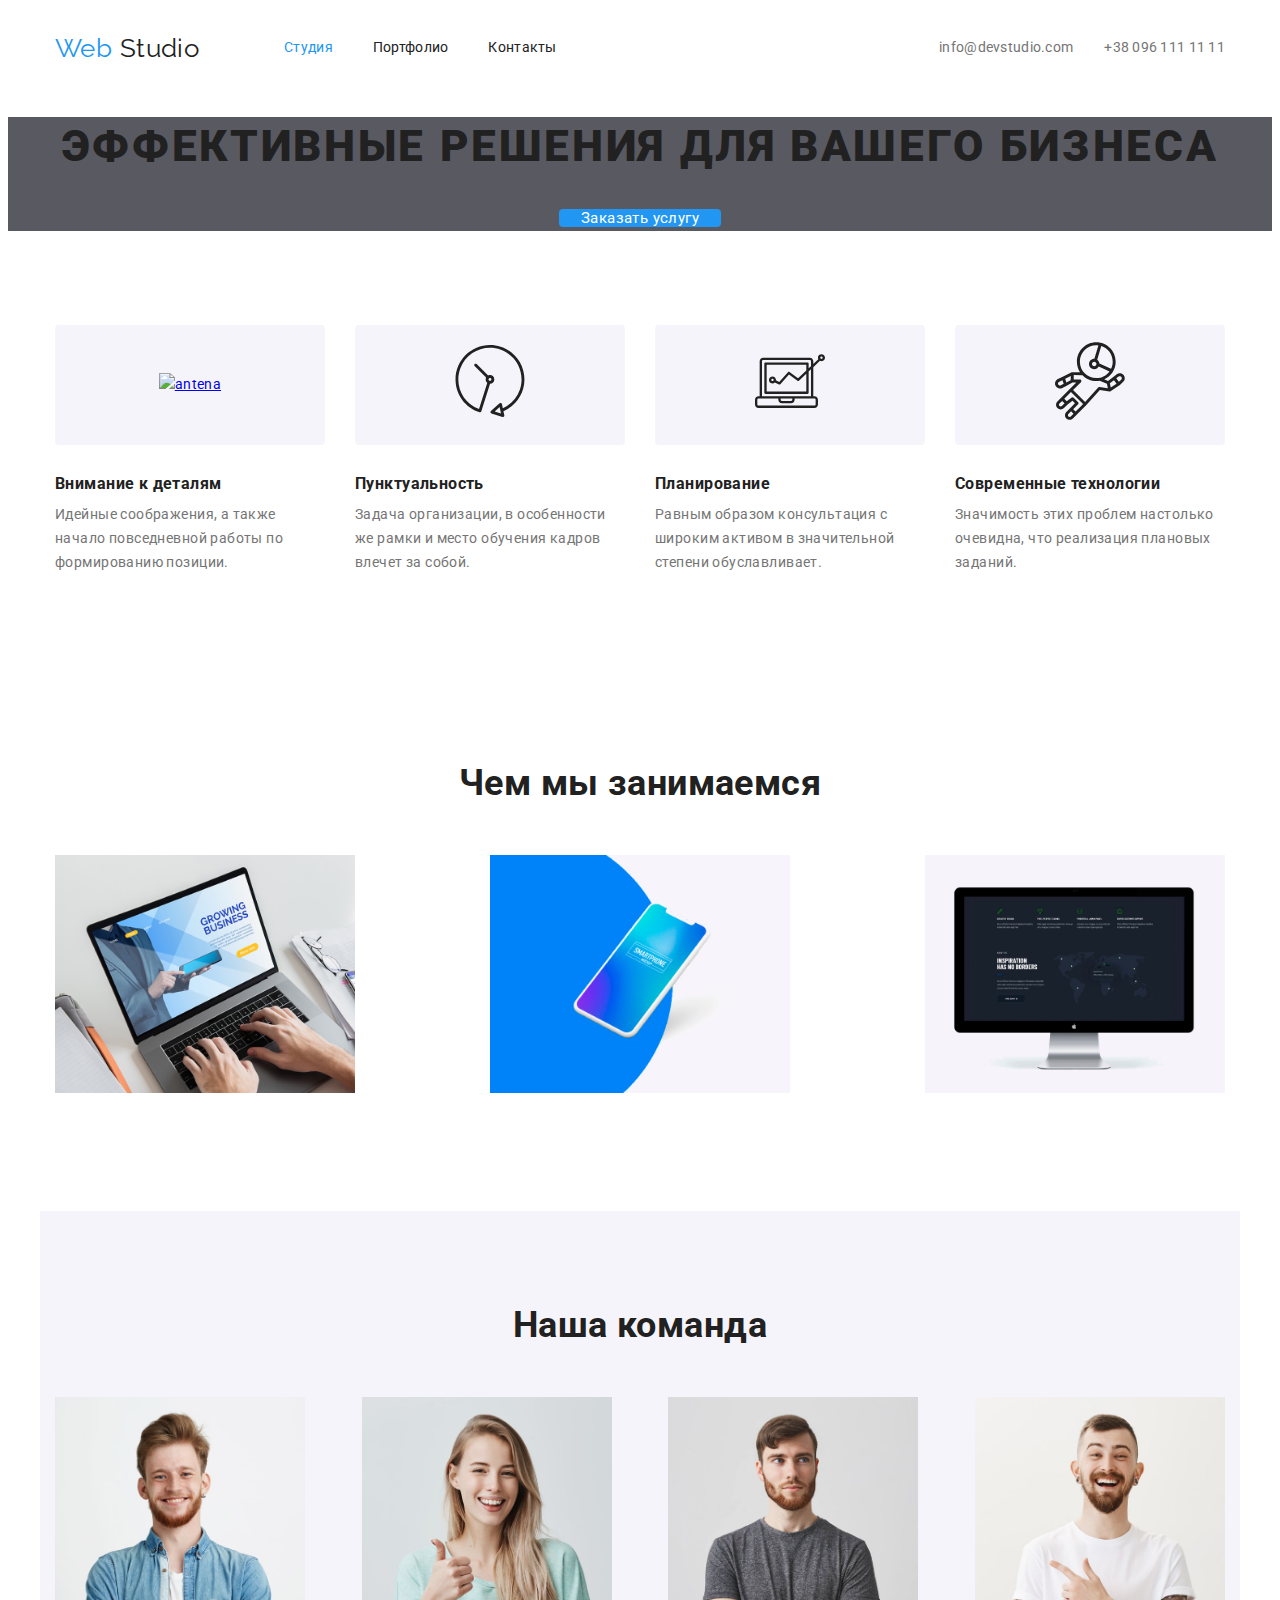
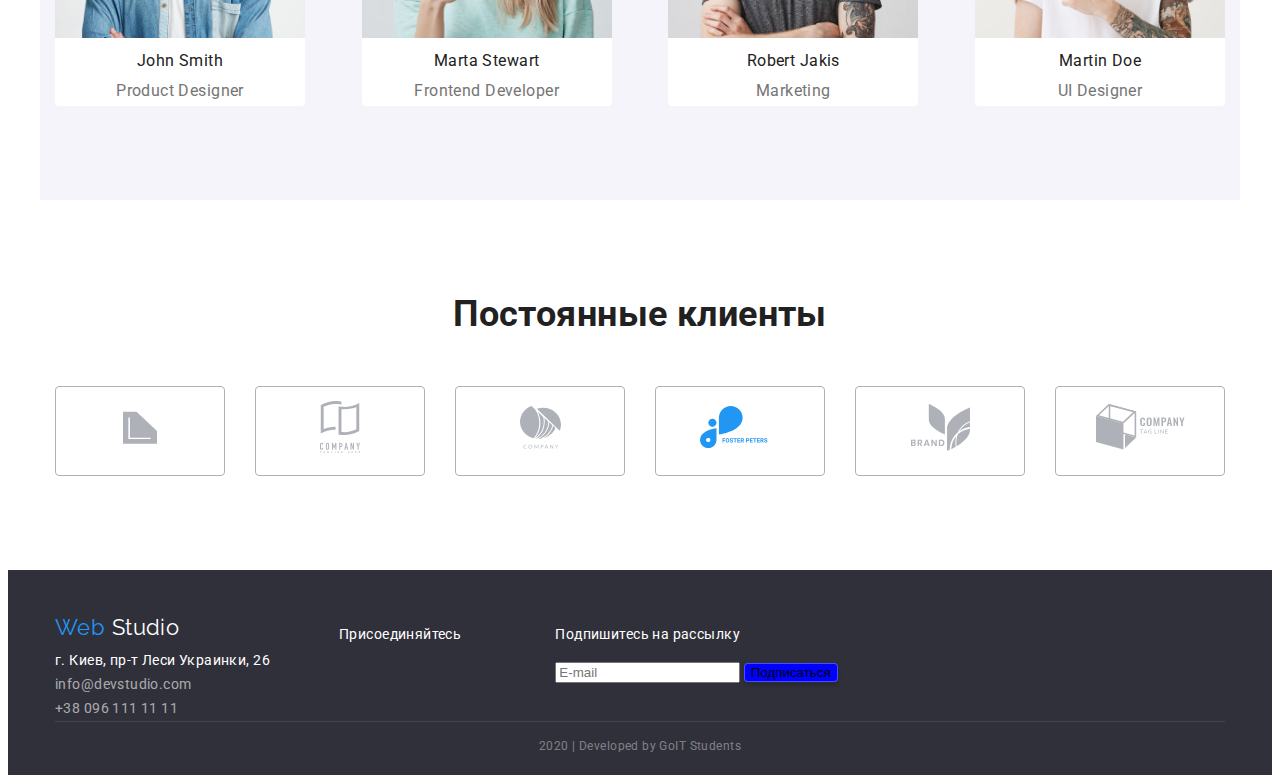
==== index.html @ bd960029 "#1 cloned" ====
<!DOCTYPE html>
<html lang="ru">

<head>
    <meta charset="UTF-8" />
    <meta name="viewport" content="width=device-width, initial-scale=1.0" />
    <title>Document</title>
    <link rel="stylesheet" href="./css/normalize.css" />
    <link rel="stylesheet" href="./css/styles.css" />
    <link rel="stylesheet"
        href="https://fonts.googleapis.com/css2?family=Raleway:wght@700&family=Roboto:wght@300;500;700;900&display=swap" />
</head>

<body>

    <header class="page-header">
        <nav class="box main-nav">
            <a href="./index.html" class="logo"><span class="logo-web">Web</span> Studio</a>
            <ul class="site-nav list">
                <li class="item"><a href="#" class="link current">Студия</a></li>
                <li class="item">
                    <a href="./portfolio.html" class="link">Портфолио</a>
                </li>
                <li class="item"><a href="#" class="link">Контакты</a></li>
            </ul>
            <address class="address-nav">
                <ul class="address-nav list">
                    <li class="item">
                        <a href="mailto:info@devstudio.com" class="link">info@devstudio.com</a>
                    </li>
                    <li class="item">
                        <a href="tel:+380961111111" class="link">+38 096 111 11 11</a>
                    </li>
                </ul>
            </address>
        </nav>
    </header>
    <main>

        <section class="hero hero-image">
            <h1 class="hero-title">эффективные решения для вашего бизнеса</h1>
            <a href="#" class="button primary hero ">Заказать услугу</a>
        </section>

        <section class="box section no-padding">
            <h2 class="section-title hidden">особенности компании</h2>
            <ul class="feature-list list">
                <li class="item">
                    <div class="background-features">
                        <a href="#" class="link">
                            <img src="./images/antena.svg" alt="antena" width="70" />
                        </a>
                    </div>

                    <h3 class="features-title">Внимание к деталям</h3>
                    <p class="features-description">
                        Идейные соображения, а также начало повседневной работы по
                        формированию позиции.
                    </p>
                </li>
                <li class="item">
                    <div class="background-features">
                        <a href="#" class="link">
                            <img src="./images/clock.svg" alt="clock" width="70" />
                        </a>
                    </div>
                    <h3 class="features-title">Пунктуальность</h3>
                    <p class="features-description">
                        Задача организации, в особенности же рамки и место обучения кадров
                        влечет за собой.
                    </p>
                </li>
                <li class="item">
                    <div class="background-features">
                        <a href="#" class="link">
                            <img src="./images/comp.svg" alt="comp" width="70" />
                        </a>
                    </div>
                    <h3 class="features-title">Планирование</h3>
                    <p class="features-description">
                        Равным образом консультация с широким активом в значительной
                        степени обуславливает.
                    </p>
                </li>
                <li class="item">
                    <div class="background-features">
                        <a href="#" class="link">
                            <img src="./images/astra.svg" alt="astra" width="70" />
                        </a>
                    </div>
                    <h3 class="features-title">Современные технологии</h3>
                    <p class="features-description">
                        Значимость этих проблем настолько очевидна, что реализация
                        плановых заданий.
                    </p>
                </li>
            </ul>
        </section>

        <section class="box section no-padding">
            <h2 class="section-title">Чем мы занимаемся</h2>
            <ul class="produce-list list">
                <li class="item">
                    <a href="#">
                        <img src="./images/comp1.png" alt="1" width="300" />
                    </a>
                    <h3 class="produce-title">Десктопные приложения</h3>
                </li>
                <li class="item">
                    <a href="#">
                        <img src="./images/phone.png" alt="2" width="300" />
                    </a>
                    <h3 class="produce-title">Мобильные приложения</h3>
                </li>
                <li class="item">
                    <a href="#">
                        <img src="./images/comp2.png" alt="3" width="300" />
                    </a>
                    <h3 class="produce-title">Дизайнерские решения</h3>
                </li>
            </ul>
        </section>

        <section class="box section background-team">
            <h2 class="section-title">Наша команда</h2>
            <ul class="team-list list">

                <li class="item container">
                    <a href="#">
                        <img src="./images/john.png" alt="John Smith" width="250" />
                    </a>
                    <h3 class="team-title">John Smith</h3>
                    <p class="team-description">Product Designer</p>

                    <ul class="list">
                        <li>
                            <a href="https://www.instagram.com" /></a>
                        </li>
                        <li>
                            <a href="https://twitter.com"></a>
                        </li>
                        <li>
                            <a href="https://www.facebook.com">
                            </a>
                        </li>
                        <li>
                            <a href="https://www.linkedin.com">
                            </a>
                        </li>
                    </ul>
                </li>

                <li class="item container">
                    <a href="#">
                        <img src="./images/marta.png" alt="Marta Stewart" width="250" />
                    </a>
                    <h3 class="team-title">Marta Stewart</h3>
                    <p class="team-description">Frontend Developer</p>
                    <!--блок команды social icon-->
                    <ul class="list">
                        <li>
                            <a href="https://www.instagram.com" /></a>
                        </li>
                        <li>
                            <a href="https://twitter.com"></a>
                        </li>
                        <li>
                            <a href="https://www.facebook.com">
                            </a>
                        </li>
                        <li>
                            <a href="https://www.linkedin.com">
                            </a>
                        </li>
                    </ul>
                </li>
                <!--третий член команды-->
                <li class="item container">
                    <a href="#">
                        <img src="./images/rob.png" alt="Robert Jakis" width="250" />
                    </a>
                    <h3 class="team-title">Robert Jakis</h3>
                    <p class="team-description">Marketing</p>
                    <!--блок команды social icon-->
                    <ul class="list">
                        <li>
                            <a href="https://www.instagram.com" /></a>
                        </li>
                        <li>
                            <a href="https://twitter.com"></a>
                        </li>
                        <li>
                            <a href="https://www.facebook.com">
                            </a>
                        </li>
                        <li>
                            <a href="https://www.linkedin.com">
                            </a>
                        </li>
                    </ul>
                </li>

                <li class="item container">
                    <a href="#">
                        <img src="./images/martin.png" alt="Martin Doe" width="250" />
                    </a>
                    <h3 class="team-title">Martin Doe</h3>
                    <p class="team-description">UI Designer</p>

                    <ul class="list">
                        <li>
                            <a href="https://www.instagram.com" /></a>
                        </li>
                        <li>
                            <a href="https://twitter.com"></a>
                        </li>
                        <li>
                            <a href="https://www.facebook.com">
                            </a>
                        </li>
                        <li>
                            <a href="https://www.linkedin.com">
                            </a>
                        </li>
                    </ul>
                </li>
            </ul>
        </section>
        <section class="box section">
            <h2 class="section-title">Постоянные клиенты</h2>
            <ul class="client-list list">
                <li class="item frame">
                    <a href="#" class="link">
                        <img src="./images/logo1.svg" alt="YA & CO" />
                    </a>
                </li>
                <li class="item frame">
                    <a href="#">
                        <img src="./images/logo2.svg" alt="COMPANY TAGLINE HERE" />
                    </a>
                </li>
                <li class="item frame">
                    <a href="#">
                        <img src="./images/logo3.svg" alt="COMPANY" />
                    </a>
                </li>
                <li class="item frame">
                    <a href="#">
                        <img src="./images/logo4.svg" alt="FOSTER PETERS" />
                    </a>
                </li>
                <li class="item frame">
                    <a href="#">
                        <img src="./images/logo5.svg" alt="BRAND" />
                    </a>
                </li>
                <li class="item frame">
                    <a href="#">
                        <img src="./images/logo6.svg" alt="COMPANY TAGLINE" />
                    </a>
                </li>
            </ul>
        </section>
    </main>
    <footer class="footer">
        <div class="box-footer">
            <div class="footer-block-1">
                <a href="./index.html" class="logo-footer"><span class="logo-web">Web</span> Studio</a>
                <address class="address-footer">
                    <p class="address-description">г. Киев, пр-т Леси Украинки, 26</p>
                    <ul class="address-footer list">
                        <li>
                            <a href="mailto:info@devstudio.com" class="link">info@devstudio.com</a>
                        </li>
                        <li>
                            <a href="tel:+380961111111" class="link">+38 096 111 11 11</a>
                        </li>
                    </ul>
                </address>
            </div>

            <div class="footer-block-2">
                <p>Присоединяйтесь</p>
                <ul class="footer-social list">

                    <li>
                        <a href="https://www.instagram.com" /></a>
                    </li>
                    <li>
                        <a href="https://twitter.com"></a>
                    </li>
                    <li>
                        <a href="https://www.facebook.com">
                        </a>
                    </li>
                    <li>
                        <a href="https://www.linkedin.com">
                        </a>
                    </li>
            </div>

            <div class="footer-block-3">
                <p>Подпишитесь на рассылку</p>
                <div class="block3-line"></div>
                <input type="text" placeholder="E-mail" name="Email" id="Email-input" />
                <input class="email-send" type="submit" value="Подписаться" />
            </div>
        </div>
        </div>
        <div class="developer">
            <p>2020 | Developed by GoIT Students</p>
        </div>
        </div>
    </footer>
</body>

</html>
---- css/styles.css ----
/* 1st background color #FFFFFF;  */
/* 2nd backgroundolor #F5F5F5; */
/* 1st text color #757575; */
/* 2nd text colot  #212121; */
/* accent #2196f3; */
/* .portfolio {
    background-color: #ffffff;
} */
/* 
  .portfolio-container .item-2col 
  width: calc(100% / 3) * 2; 
  */

:root {
  --text-title-color: #212121;
  --primary-text-color: #757575;
  --accent-color: #2196f3;
  --primary-white-color: #ffffff;
  --secondary-grey-color: #f5f4fa;
}

body {
  background-color: var(--primary-white-color);
  color: var(--primary-text-color);
  font-family: "Roboto", "Raleway", "Lato", "Open Sans", sans-serif;
  letter-spacing: 0.03em;
  font-size: 14px;
  line-height: 1.71;
}

.list {
  padding: 0;
  margin: 0;
  list-style: none;
}

.box {
  margin-left: auto;
  margin-right: auto;
  width: 1170px;
  padding-left: 15px;
  padding-right: 15px;
  outline: 2px;
}

.box-portfolio {
  margin-left: auto;
  margin-right: auto;
  margin-top: 93px;
  margin-bottom: 94px;
  width: 1170px;
  padding-left: 15px;
  padding-right: 15px;
  outline: 2px;
}
h2,
h3,
p {
  padding: 0;
  margin: 0;
}

.hidden {
  display: none;
}

/*portfolio*/
.portfolio-title {
  font-weight: 700;
  font-size: 18px;
  line-height: 2;
  letter-spacing: 0.06em;
  color: #212121;
}

.portfolio-description {
  font-weight: 400;
  font-size: 16px;
  line-height: 1.87;
  letter-spacing: 0.03em;

  color: #757575;
}

.portfolio-hover {
  font-weight: 400;
  font-size: 18px;
  line-height: 1.56;
  letter-spacing: 0.03em;

  color: #ffffff;
}

.portfolio-container .link {
  text-decoration: none;
}

.filter {
  display: flex;
  justify-content: center;
}

.filter .item:not(:last-child) {
  margin-right: 8px;
}

.box-portfolio .filter {
  padding-top: 0;
  padding-bottom: 50px;
  margin-top: 0;
  margin-bottom: 0;
}

.portfolio-container {
  display: flex;
  flex-wrap: wrap;
}

.portfolio-container .item {
  width: calc(100% / 3);
  padding-bottom: 30px;
}
/* 
.portfolio-container {
  display: flex;
  justify-content: space-between;
}
.portfolio-container .item:not(:last-child) {
  margin-right: 30px;
  margin-bottom: 30px; 
  */

/*
.page-header {
} */

.main-nav {
  display: flex;
  align-items: center;
}

.logo {
  color: var(--text-title-color);
  font-family: "Raleway", sans-serif;

  font-size: 26px;
  line-height: 1.19;
  text-decoration: none;
}

.logo-web {
  color: #2196f3;
}

.logo- .logo:focus {
  color: var(--accent-color);
}

.site-nav {
  display: flex;
  margin-left: 85px;
}

.site-nav .item:not(:last-child) {
  margin-right: 40px;
}

.address-nav {
  display: flex;
  margin-left: auto;
  font-style: normal;
}

.address-nav .item:not(:last-child) {
  margin-right: 31px;
}

.site-nav .link,
.address-nav .link {
  display: block;
  padding-top: 32px;
  padding-bottom: 32px;
  color: var(--text-title-color);
  font-weight: 400;
  font-size: 14px;
  line-height: 1.14;
  letter-spacing: 0.02em;
  text-decoration: none;
}

.site-nav .link:hover,
.address-nav .link:hover,
.site-nav .link:focus,
.address-nav .link:focus {
  color: var(--accent-color);
}

.site-nav .link.current {
  color: var(--accent-color);
}

.address-nav .link {
  color: var(--primary-text-color);
}

.hero {
  text-align: center;
}

.hero-title {
  color: #212121;
  font-weight: 900;
  font-size: 44px;
  line-height: 1.36;

  text-align: center;
  letter-spacing: 0.06em;
  text-transform: uppercase;
}
.hero-image {
  background-image: url(/images/hero.png);
}

.section {
  padding-top: 94px;
  padding-bottom: 94px;
}

.section .no-padding {
  padding-top: 0;
  padding-bottom: 0;
  /* margin-top: 94px; */
  margin-bottom: 94px;
}
.section-title {
  color: var(--text-title-color);
  font-weight: 700;
  font-size: 36px;
  line-height: 1.16;
  text-align: center;
  padding-bottom: 50px;
}

.feature-list {
  display: flex;
  justify-content: space-between;
}

.feature-list .item:not(:last-child) {
  margin-right: 30px;
}

.background-features {
  display: flex;
  justify-content: center;
  align-items: center;

  background-color: var(--secondary-grey-color);
  box-sizing: border-box;
  width: 270px;
  height: 120px;
  border-radius: 4px;
}

.features-title {
  color: var(--text-title-color);
  font-weight: 700;
  line-height: 1.14;
  padding-top: 30px;
  padding-bottom: 10px;
}

.features-description {
  font-weight: 400;
  width: 270px;
}

.produce-list {
  display: flex;
  justify-content: space-between;
}

.produce-list .item:not(:last-child) {
  margin-right: 30px;
}

.produce-title {
  font-weight: 700;
  font-size: 14px;
  line-height: 1.14;
  text-align: center;
  text-transform: uppercase;

  color: #ffffff;
}

.team-list {
  display: flex;
  justify-content: space-between;
}

.produce-list .item:not(:last-child) {
  margin-right: 30px;
}

.team-title {
  color: var(--text-title-color);
  font-weight: 400;
  font-size: 16px;
  line-height: 1.9;
  text-align: center;
}

.team-description {
  font-weight: 400;
  font-size: 16px;
  line-height: 1.9;
  text-align: center;
}

.background-team {
  background-color: var(--secondary-grey-color);
}

.container {
  background-color: var(--primary-white-color);
  border-radius: 0px 0px 4px 4px;
}
.client-list {
  display: flex;
  justify-content: space-between;
}

.client-list .item:not(:last-child) {
  margin-right: 30px;
}

.frame {
  border: 1px solid #afb1b8;
  box-sizing: border-box;
  border-radius: 4px;
  width: 170px;
  height: 90px;
}

.client-list li {
  display: flex;
  justify-content: center;
  align-items: center;
}

button {
  font-family: inherit;
}

.button {
  color: var(--title-text-color);
  background-color: var(--primary-white-color);

  font-weight: 400;
  font-size: 15px;
  line-height: 1.2;
  text-decoration: none;
}

.button.primary {
  color: var(--primary-white-color);
  background-color: var(--accent-color);
  border-radius: 4px;
  padding-left: 22px;
  padding-right: 22px;
}

.button.secondary {
  color: var(--accent-color);
  background-color: var(--primary-white-color);
}

.footer {
  background-color: #2f303a;
  color: #ffffff;
  font-size: 14px;
  line-height: 1.14;
}

.box-footer {
  margin-left: auto;
  margin-right: auto;
  width: 1170px;
  padding-left: 15px;
  padding-right: 15px;
  /* outline: 2px solid tomato; */
  display: flex;
}

.footer-block-1 {
  display: block;
  padding-top: 45px;
}

.logo-footer {
  display: block;
  color: #ffffff;
  font-family: "Raleway", sans-serif;
  font-size: 22px;
  line-height: 1.18;
  text-decoration: none;
  padding-bottom: 8px;
}
.address-footer {
  font-style: normal;
}

.address-description {
  color: #ffffff;
  font-weight: 400;
  line-height: 1.71;
}

.address-footer .link {
  color: rgba(255, 255, 255, 0.6);
  font-weight: 400;
  line-height: 1.71;
  text-decoration: none;
}
.footer-block-2 {
  display: block;
  padding-top: 57px;
  padding-left: 69px;
  padding-right: 94px;
}

.footer-social {
  display: flex;
  justify-content: space-between;
  margin-top: 20px;
}

.footer-social .item:not(:last-child) {
  margin-right: 10px;
}

.footer-block-3 {
  display: block;
  padding-top: 57px;
}
.block3-line {
  display: flex;
  justify-content: flex-start;
}

.email-send {
  align-items: center;
  margin-top: 20px;
  border: 1px solid rgba(255, 255, 255, 0.3);
  box-sizing: border-box;
  background-color: blue;
  box-shadow: 0px 4px 4px rgba(0, 0, 0, 0.15);
  border-radius: 4px;
  align-items: center;
}
.developer {
  border-top: 1px solid rgba(255, 255, 255, 0.1);
  width: 1170px;
  margin-right: auto;
  margin-left: auto;
  text-align: center;
  padding-top: 18px;
  padding-bottom: 21px;
  font-size: 12px;
  color: rgba(255, 255, 255, 0.4);
}
.list-portfolio-card {
  padding: 0;
  margin: 0em;
  list-style: none;
  display: flex;
  flex-wrap: wrap;
  justify-content: space-between;
}
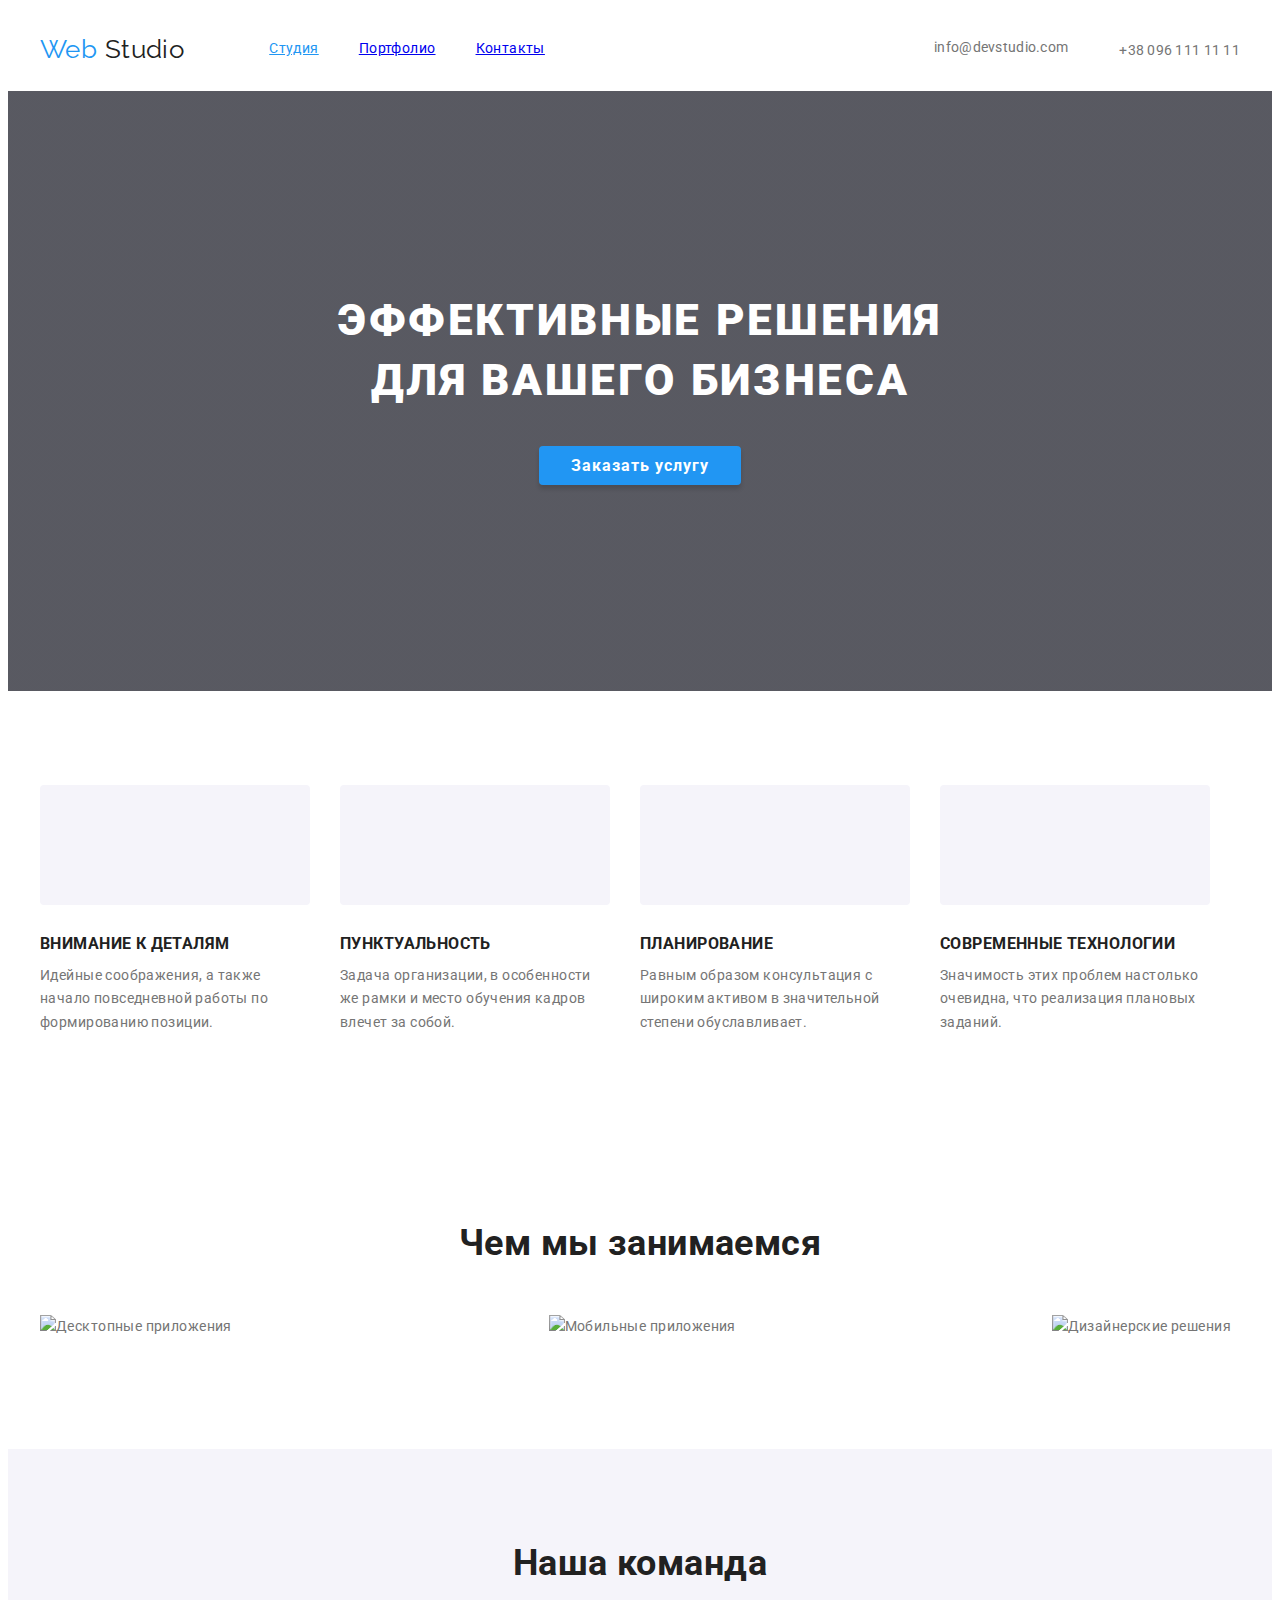
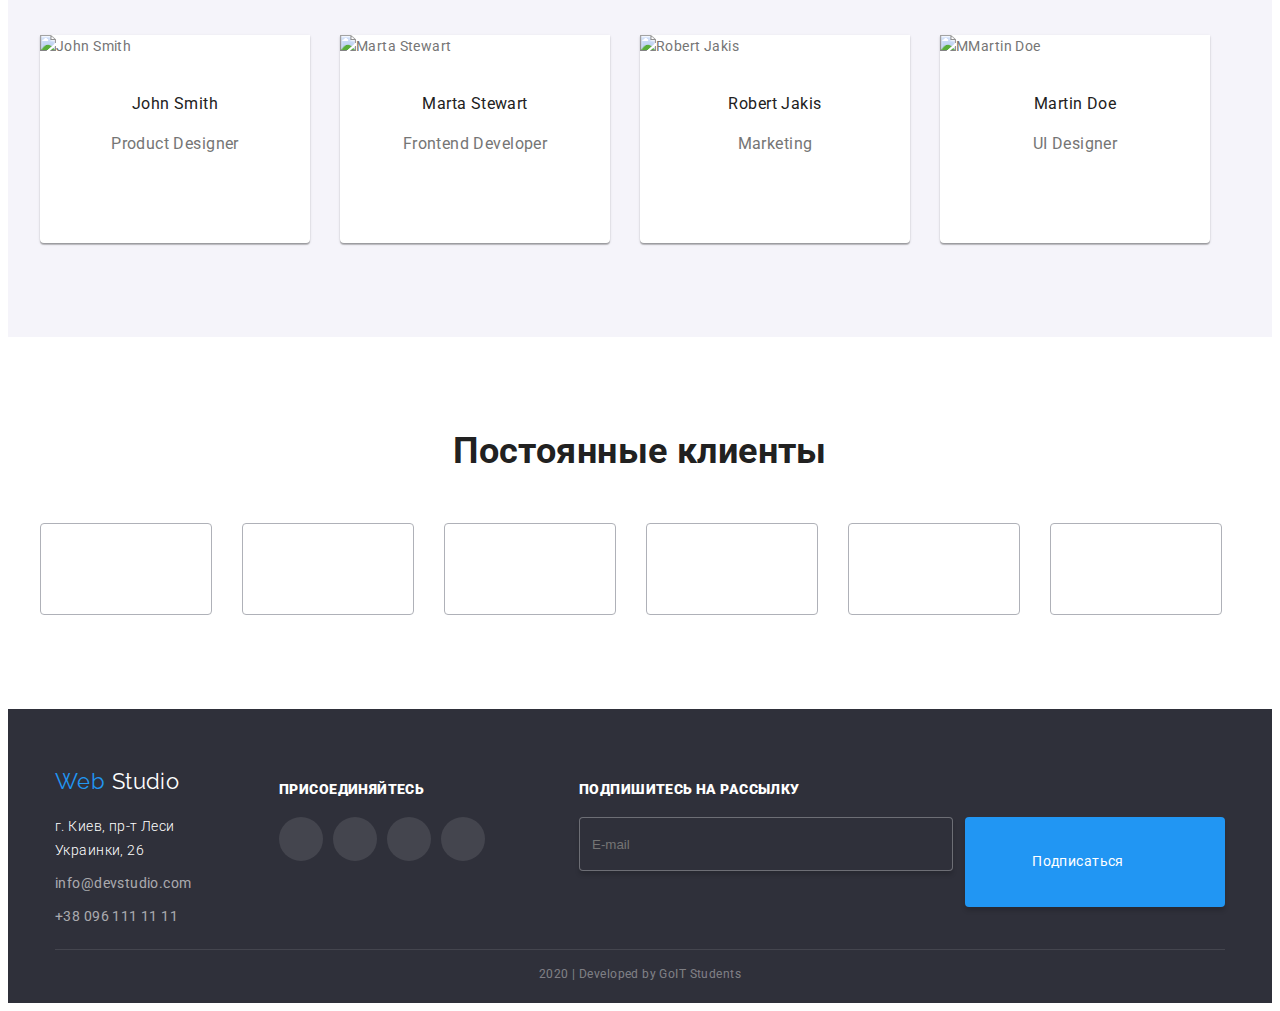
==== commit 9752ec41: "changed#1" ====
--- a/index.html
+++ b/index.html
@@ -1,317 +1,510 @@
 <!DOCTYPE html>
 <html lang="ru">
-
-<head>
+  <head>
     <meta charset="UTF-8" />
     <meta name="viewport" content="width=device-width, initial-scale=1.0" />
-    <title>Document</title>
-    <link rel="stylesheet" href="./css/normalize.css" />
+    <title>index</title>
+    <link rel="stylesheet" href="./css/normaliz.css" />
     <link rel="stylesheet" href="./css/styles.css" />
-    <link rel="stylesheet"
-        href="https://fonts.googleapis.com/css2?family=Raleway:wght@700&family=Roboto:wght@300;500;700;900&display=swap" />
-</head>
+    <link
+      rel="stylesheet"
+      href="https://fonts.googleapis.com/css2?family=Raleway:wght@700&family=Roboto:wght@300;500;700;900&display=swap"
+    />
+    <!-- <link rel="stylesheet" href="https://cdnjs.cloudflare.com/ajax/libs/modern-normalize/0.6.0/modern-normalize.min.css" > -->
+  </head>
 
-<body>
-
+  <body>
+    <!--шапка сайта-->
     <header class="page-header">
-        <nav class="box main-nav">
-            <a href="./index.html" class="logo"><span class="logo-web">Web</span> Studio</a>
-            <ul class="site-nav list">
-                <li class="item"><a href="#" class="link current">Студия</a></li>
-                <li class="item">
-                    <a href="./portfolio.html" class="link">Портфолио</a>
-                </li>
-                <li class="item"><a href="#" class="link">Контакты</a></li>
-            </ul>
-            <address class="address-nav">
-                <ul class="address-nav list">
-                    <li class="item">
-                        <a href="mailto:info@devstudio.com" class="link">info@devstudio.com</a>
-                    </li>
-                    <li class="item">
-                        <a href="tel:+380961111111" class="link">+38 096 111 11 11</a>
-                    </li>
-                </ul>
-            </address>
-        </nav>
+      <nav class="box main-nav">
+        <a href="./index.html" class="logo"
+          ><span class="logo-web">Web</span> Studio</a
+        >
+        <ul class="site-nav list">
+          <li class="item"><a href="/" class="link current">Студия</a></li>
+          <li class="item">
+            <a href="./portfolio.html" class="link">Портфолио</a>
+          </li>
+          <li class="item"><a href="/" class="link">Контакты</a></li>
+        </ul>
+        <address class="address-nav">
+          <ul class="address-nav list">
+            <li class="item">
+              <a href="mailto:info@devstudio.com" class="link">
+                <svg class="cage" width="16" height="11.2">
+                  <use href="./images/sprite.svg#mail"></use></svg
+                >info@devstudio.com
+              </a>
+            </li>
+            <li class="item">
+              <a href="tel:+380961111111" class="link">
+                <svg class="cage" width="10" height="14.94">
+                  <use href="./images/sprite.svg#tel"></use></svg
+                >+38 096 111 11 11
+              </a>
+            </li>
+          </ul>
+        </address>
+      </nav>
     </header>
     <main>
+      <!--hero-->
+      <section class="hero">
+        <div class="hero-box">
+          <h1 class="hero-title">
+            эффективные решения<br />
+            для вашего бизнеса
+          </h1>
+          <a href="/" class="button-hero">Заказать услугу</a>
+        </div>
+      </section>
+      <!--блок особенности компании-->
+      <section class="box section">
+        <h2 class="section-title hidden">особенности компании</h2>
+        <ul class="feature-list list">
+          <li class="item">
+            <div class="feature-cage">
+              <svg class="cage-antenna">
+                <use href="./images/sprite.svg#antenna"></use>
+              </svg>
+            </div>
+            <h3 class="features-title">Внимание к деталям</h3>
+            <p class="features-description">
+              Идейные соображения, а также начало повседневной работы по
+              формированию позиции.
+            </p>
+          </li>
+          <li class="item">
+            <div class="feature-cage">
+              <svg class="cage-clock">
+                <use href="./images/sprite.svg#clock"></use>
+              </svg>
+            </div>
+            <h3 class="features-title">Пунктуальность</h3>
+            <p class="features-description">
+              Задача организации, в особенности же рамки и место обучения кадров
+              влечет за собой.
+            </p>
+          </li>
+          <li class="item">
+            <div class="feature-cage">
+              <svg class="cage-diagram">
+                <use href="./images/sprite.svg#diagram"></use>
+              </svg>
+            </div>
+            <h3 class="features-title">Планирование</h3>
+            <p class="features-description">
+              Равным образом консультация с широким активом в значительной
+              степени обуславливает.
+            </p>
+          </li>
+          <li class="item">
+            <div class="feature-cage">
+              <svg class="cage-astronaut">
+                <use href="./images/sprite.svg#astronaut"></use>
+              </svg>
+            </div>
+            <h3 class="features-title">Современные технологии</h3>
+            <p class="features-description">
+              Значимость этих проблем настолько очевидна, что реализация
+              плановых заданий.
+            </p>
+          </li>
+        </ul>
+      </section>
+      <!--блок чем занимаетса компания-->
+      <section class="box section">
+        <h2 class="section-title">Чем мы занимаемся</h2>
+        <ul class="produce-list list">
+          <li class="item">
+            <img
+              src="./images/what-we-do/box1.jpg"
+              alt="Десктопные приложения"
+              width="370"
+            />
+            <h3 class="produce-title">Десктопные приложения</h3>
+          </li>
+          <li class="item">
+            <img
+              src="./images/what-we-do/box2.jpg"
+              alt="Мобильные приложения"
+              width="370"
+            />
+            <h3 class="produce-title">Мобильные приложения</h3>
+          </li>
+          <li class="item">
+            <img
+              src="./images/what-we-do/box3.jpg"
+              alt="Дизайнерские решения"
+              width="370"
+            />
+            <h3 class="produce-title">Дизайнерские решения</h3>
+          </li>
+        </ul>
+      </section>
+      <!--блок Наша команда-->
+      <div class="background-team">
+        <section class="box section">
+          <h2 class="section-title">Наша команда</h2>
+          <ul class="team-list list">
+            <!--первый член команды-->
+            <li class="item card">
+              <img
+                src="./images/our-team/komanda1.jpg"
+                alt="John Smith"
+                width="270"
+              />
+              <h3 class="team-title">John Smith</h3>
+              <p class="team-description">Product Designer</p>
+              <!--блок команды social cage-->
+              <div class="box-sociallinks">
+                <ul class="list sociallinks">
+                  <li class="item">
+                    <a
+                      href="https://www.instagram.com"
+                      class="team-social link"
+                    >
+                      <svg class="social-cage">
+                        <use href="./images/sprite.svg#instagram"></use>
+                      </svg>
+                    </a>
+                  </li>
+                  <li class="item">
+                    <a
+                      href="https://www.instagram.com/atom_travel/"
+                      class="team-social link"
+                    >
+                      <svg class="social-cage">
+                        <use href="./images/sprite.svg#twitter"></use>
+                      </svg>
+                    </a>
+                  </li>
+                  <li class="item">
+                    <a
+                      href="https://www.instagram.com/atom_travel/"
+                      class="team-social link"
+                    >
+                      <svg class="social-cage">
+                        <use href="./images/sprite.svg#facebook"></use>
+                      </svg>
+                    </a>
+                  </li>
+                  <li class="item">
+                    <a
+                      href="https://www.instagram.com/atom_travel/"
+                      class="team-social link"
+                    >
+                      <svg class="social-cage">
+                        <use href="./images/sprite.svg#linkedin"></use>
+                      </svg>
+                    </a>
+                  </li>
+                </ul>
+              </div>
+            </li>
+            <!--второй член команды-->
+            <li class="item card">
+              <img
+                src="./images/our-team/komanda2.jpg"
+                alt="Marta Stewart"
+                width="270"
+              />
+              <h3 class="team-title">Marta Stewart</h3>
+              <p class="team-description">Frontend Developer</p>
+              <!--блок команды social cage-->
+              <div class="box-sociallinks">
+                <ul class="list sociallinks">
+                  <li class="item">
+                    <a
+                      href="https://www.instagram.com/atom_travel/"
+                      class="team-social link"
+                    >
+                      <svg class="social-cage">
+                        <use href="./images/sprite.svg#instagram"></use>
+                      </svg>
+                    </a>
+                  </li>
+                  <li class="item">
+                    <a
+                      href="https://www.instagram.com/atom_travel/"
+                      class="team-social link"
+                    >
+                      <svg class="social-cage">
+                        <use href="./images/sprite.svg#twitter"></use>
+                      </svg>
+                    </a>
+                  </li>
+                  <li class="item">
+                    <a
+                      href="https://www.instagram.com/atom_travel/"
+                      class="team-social link"
+                    >
+                      <svg class="social-cage">
+                        <use href="./images/sprite.svg#facebook"></use>
+                      </svg>
+                    </a>
+                  </li>
+                  <li class="item">
+                    <a
+                      href="https://www.instagram.com/atom_travel/"
+                      class="team-social link"
+                    >
+                      <svg class="social-cage">
+                        <use href="./images/sprite.svg#linkedin"></use>
+                      </svg>
+                    </a>
+                  </li>
+                </ul>
+              </div>
+            </li>
+            <!--третий член команды-->
+            <li class="item card">
+              <img
+                src="./images/our-team/komanda3.jpg"
+                alt="Robert Jakis"
+                width="270"
+              />
+              <h3 class="team-title">Robert Jakis</h3>
+              <p class="team-description">Marketing</p>
+              <!--блок команды social cage-->
+              <div class="box-sociallinks">
+                <ul class="list sociallinks">
+                  <li class="item">
+                    <a
+                      href="https://www.instagram.com/atom_travel/"
+                      class="team-social link"
+                    >
+                      <svg class="social-cage">
+                        <use href="./images/sprite.svg#instagram"></use>
+                      </svg>
+                    </a>
+                  </li>
+                  <li class="item">
+                    <a
+                      href="https://www.instagram.com/atom_travel/"
+                      class="team-social link"
+                    >
+                      <svg class="social-cage">
+                        <use href="./images/sprite.svg#twitter"></use>
+                      </svg>
+                    </a>
+                  </li>
+                  <li class="item">
+                    <a
+                      href="https://www.instagram.com/atom_travel/"
+                      class="team-social link"
+                    >
+                      <svg class="social-cage">
+                        <use href="./images/sprite.svg#facebook"></use>
+                      </svg>
+                    </a>
+                  </li>
+                  <li class="item">
+                    <a
+                      href="https://www.instagram.com/atom_travel/"
+                      class="team-social link"
+                    >
+                      <svg class="social-cage">
+                        <use href="./images/sprite.svg#linkedin"></use>
+                      </svg>
+                    </a>
+                  </li>
+                </ul>
+              </div>
+            </li>
+            <!--четвертый член команды-->
+            <li class="item card">
+              <img
+                src="./images/our-team/komanda4.jpg"
+                alt="MMartin Doe"
+                width="270"
+              />
+              <h3 class="team-title">Martin Doe</h3>
+              <p class="team-description">UI Designer</p>
+              <!--блок команды social cage-->
+              <div class="box-sociallinks">
+                <ul class="list sociallinks">
+                  <li class="item">
+                    <a
+                      href="https://www.instagram.com/atom_travel/"
+                      class="team-social link"
+                    >
+                      <svg class="social-cage">
+                        <use href="./images/sprite.svg#instagram"></use>
+                      </svg>
+                    </a>
+                  </li>
+                  <li class="item">
+                    <a
+                      href="https://www.instagram.com/atom_travel/"
+                      class="team-social link"
+                    >
+                      <svg class="social-cage">
+                        <use href="./images/sprite.svg#twitter"></use>
+                      </svg>
+                    </a>
+                  </li>
+                  <li class="item">
+                    <a
+                      href="https://www.instagram.com/atom_travel/"
+                      class="team-social link"
+                    >
+                      <svg class="social-cage">
+                        <use href="./images/sprite.svg#facebook"></use>
+                      </svg>
+                    </a>
+                  </li>
+                  <li class="item">
+                    <a
+                      href="https://www.instagram.com/atom_travel/"
+                      class="team-social link"
+                    >
+                      <svg class="social-cage">
+                        <use href="./images/sprite.svg#linkedin"></use>
+                      </svg>
+                    </a>
+                  </li>
+                </ul>
+              </div>
+            </li>
+          </ul>
+        </section>
+      </div>
 
-        <section class="hero hero-image">
-            <h1 class="hero-title">эффективные решения для вашего бизнеса</h1>
-            <a href="#" class="button primary hero ">Заказать услугу</a>
-        </section>
+      <!--блок постоянные клиенты-->
+      <section class="box section">
+        <h2 class="section-title">Постоянные клиенты</h2>
+        <ul class="client-list list">
+          <li class="item">
+            <a href="/" class="client-logo link">
+              <svg class="client-cage" width="44.27" height="49.23">
+                <use href="./images/sprite.svg#logo1"></use>
+              </svg>
+            </a>
+          </li>
+          <li class="item">
+            <a href="/" class="client-logo link">
+              <svg class="client-cage" width="40" height="52">
+                <use href="./images/sprite.svg#logo2"></use>
+              </svg>
+            </a>
+          </li>
+          <li class="item">
+            <a href="/" class="client-logo link">
+              <svg class="client-cage" width="41" height="42.6">
+                <use href="./images/sprite.svg#logo3"></use>
+              </svg>
+            </a>
+          </li>
+          <li class="item">
+            <a href="/" class="client-logo link">
+              <svg class="client-cage" width="79.66" height="42.02">
+                <use href="./images/sprite.svg#logo4"></use>
+              </svg>
+            </a>
+          </li>
+          <li class="item">
+            <a href="/" class="client-logo link">
+              <svg class="client-cage" width="59" height="47">
+                <use href="./images/sprite.svg#logo5"></use>
+              </svg>
+            </a>
+          </li>
+          <li class="item">
+            <a href="/" class="client-logo link">
+              <svg class="client-cage" width="88.48" height="45.44">
+                <use href="./images/sprite.svg#logo6"></use>
+              </svg>
+            </a>
+          </li>
+        </ul>
+      </section>
+    </main>
+    <!-- Футер -->
+    <footer class="footer">
+      <div class="footer-box">
+        <div class="block1">
+          <a href="./index.html" class="logo-footer"
+            ><span class="logo-web">Web</span> Studio</a
+          >
+          <address class="address-footer">
+            <ul class="list">
+              <li class="item address-description">
+                г. Киев, пр-т Леси Украинки, 26
+              </li>
+              <li class="item">
+                <a href="mailto:info@devstudio.com" class="link"
+                  >info@devstudio.com</a
+                >
+              </li>
+              <li class="item">
+                <a href="tel:+380961111111" class="link">+38 096 111 11 11</a>
+              </li>
+            </ul>
+          </address>
+        </div>
 
-        <section class="box section no-padding">
-            <h2 class="section-title hidden">особенности компании</h2>
-            <ul class="feature-list list">
-                <li class="item">
-                    <div class="background-features">
-                        <a href="#" class="link">
-                            <img src="./images/antena.svg" alt="antena" width="70" />
-                        </a>
-                    </div>
-
-                    <h3 class="features-title">Внимание к деталям</h3>
-                    <p class="features-description">
-                        Идейные соображения, а также начало повседневной работы по
-                        формированию позиции.
-                    </p>
-                </li>
-                <li class="item">
-                    <div class="background-features">
-                        <a href="#" class="link">
-                            <img src="./images/clock.svg" alt="clock" width="70" />
-                        </a>
-                    </div>
-                    <h3 class="features-title">Пунктуальность</h3>
-                    <p class="features-description">
-                        Задача организации, в особенности же рамки и место обучения кадров
-                        влечет за собой.
-                    </p>
-                </li>
-                <li class="item">
-                    <div class="background-features">
-                        <a href="#" class="link">
-                            <img src="./images/comp.svg" alt="comp" width="70" />
-                        </a>
-                    </div>
-                    <h3 class="features-title">Планирование</h3>
-                    <p class="features-description">
-                        Равным образом консультация с широким активом в значительной
-                        степени обуславливает.
-                    </p>
-                </li>
-                <li class="item">
-                    <div class="background-features">
-                        <a href="#" class="link">
-                            <img src="./images/astra.svg" alt="astra" width="70" />
-                        </a>
-                    </div>
-                    <h3 class="features-title">Современные технологии</h3>
-                    <p class="features-description">
-                        Значимость этих проблем настолько очевидна, что реализация
-                        плановых заданий.
-                    </p>
-                </li>
-            </ul>
-        </section>
-
-        <section class="box section no-padding">
-            <h2 class="section-title">Чем мы занимаемся</h2>
-            <ul class="produce-list list">
-                <li class="item">
-                    <a href="#">
-                        <img src="./images/comp1.png" alt="1" width="300" />
-                    </a>
-                    <h3 class="produce-title">Десктопные приложения</h3>
-                </li>
-                <li class="item">
-                    <a href="#">
-                        <img src="./images/phone.png" alt="2" width="300" />
-                    </a>
-                    <h3 class="produce-title">Мобильные приложения</h3>
-                </li>
-                <li class="item">
-                    <a href="#">
-                        <img src="./images/comp2.png" alt="3" width="300" />
-                    </a>
-                    <h3 class="produce-title">Дизайнерские решения</h3>
-                </li>
-            </ul>
-        </section>
-
-        <section class="box section background-team">
-            <h2 class="section-title">Наша команда</h2>
-            <ul class="team-list list">
-
-                <li class="item container">
-                    <a href="#">
-                        <img src="./images/john.png" alt="John Smith" width="250" />
-                    </a>
-                    <h3 class="team-title">John Smith</h3>
-                    <p class="team-description">Product Designer</p>
-
-                    <ul class="list">
-                        <li>
-                            <a href="https://www.instagram.com" /></a>
-                        </li>
-                        <li>
-                            <a href="https://twitter.com"></a>
-                        </li>
-                        <li>
-                            <a href="https://www.facebook.com">
-                            </a>
-                        </li>
-                        <li>
-                            <a href="https://www.linkedin.com">
-                            </a>
-                        </li>
-                    </ul>
-                </li>
-
-                <li class="item container">
-                    <a href="#">
-                        <img src="./images/marta.png" alt="Marta Stewart" width="250" />
-                    </a>
-                    <h3 class="team-title">Marta Stewart</h3>
-                    <p class="team-description">Frontend Developer</p>
-                    <!--блок команды social icon-->
-                    <ul class="list">
-                        <li>
-                            <a href="https://www.instagram.com" /></a>
-                        </li>
-                        <li>
-                            <a href="https://twitter.com"></a>
-                        </li>
-                        <li>
-                            <a href="https://www.facebook.com">
-                            </a>
-                        </li>
-                        <li>
-                            <a href="https://www.linkedin.com">
-                            </a>
-                        </li>
-                    </ul>
-                </li>
-                <!--третий член команды-->
-                <li class="item container">
-                    <a href="#">
-                        <img src="./images/rob.png" alt="Robert Jakis" width="250" />
-                    </a>
-                    <h3 class="team-title">Robert Jakis</h3>
-                    <p class="team-description">Marketing</p>
-                    <!--блок команды social icon-->
-                    <ul class="list">
-                        <li>
-                            <a href="https://www.instagram.com" /></a>
-                        </li>
-                        <li>
-                            <a href="https://twitter.com"></a>
-                        </li>
-                        <li>
-                            <a href="https://www.facebook.com">
-                            </a>
-                        </li>
-                        <li>
-                            <a href="https://www.linkedin.com">
-                            </a>
-                        </li>
-                    </ul>
-                </li>
-
-                <li class="item container">
-                    <a href="#">
-                        <img src="./images/martin.png" alt="Martin Doe" width="250" />
-                    </a>
-                    <h3 class="team-title">Martin Doe</h3>
-                    <p class="team-description">UI Designer</p>
-
-                    <ul class="list">
-                        <li>
-                            <a href="https://www.instagram.com" /></a>
-                        </li>
-                        <li>
-                            <a href="https://twitter.com"></a>
-                        </li>
-                        <li>
-                            <a href="https://www.facebook.com">
-                            </a>
-                        </li>
-                        <li>
-                            <a href="https://www.linkedin.com">
-                            </a>
-                        </li>
-                    </ul>
-                </li>
-            </ul>
-        </section>
-        <section class="box section">
-            <h2 class="section-title">Постоянные клиенты</h2>
-            <ul class="client-list list">
-                <li class="item frame">
-                    <a href="#" class="link">
-                        <img src="./images/logo1.svg" alt="YA & CO" />
-                    </a>
-                </li>
-                <li class="item frame">
-                    <a href="#">
-                        <img src="./images/logo2.svg" alt="COMPANY TAGLINE HERE" />
-                    </a>
-                </li>
-                <li class="item frame">
-                    <a href="#">
-                        <img src="./images/logo3.svg" alt="COMPANY" />
-                    </a>
-                </li>
-                <li class="item frame">
-                    <a href="#">
-                        <img src="./images/logo4.svg" alt="FOSTER PETERS" />
-                    </a>
-                </li>
-                <li class="item frame">
-                    <a href="#">
-                        <img src="./images/logo5.svg" alt="BRAND" />
-                    </a>
-                </li>
-                <li class="item frame">
-                    <a href="#">
-                        <img src="./images/logo6.svg" alt="COMPANY TAGLINE" />
-                    </a>
-                </li>
-            </ul>
-        </section>
-    </main>
-    <footer class="footer">
-        <div class="box-footer">
-            <div class="footer-block-1">
-                <a href="./index.html" class="logo-footer"><span class="logo-web">Web</span> Studio</a>
-                <address class="address-footer">
-                    <p class="address-description">г. Киев, пр-т Леси Украинки, 26</p>
-                    <ul class="address-footer list">
-                        <li>
-                            <a href="mailto:info@devstudio.com" class="link">info@devstudio.com</a>
-                        </li>
-                        <li>
-                            <a href="tel:+380961111111" class="link">+38 096 111 11 11</a>
-                        </li>
-                    </ul>
-                </address>
-            </div>
-
-            <div class="footer-block-2">
-                <p>Присоединяйтесь</p>
-                <ul class="footer-social list">
-
-                    <li>
-                        <a href="https://www.instagram.com" /></a>
-                    </li>
-                    <li>
-                        <a href="https://twitter.com"></a>
-                    </li>
-                    <li>
-                        <a href="https://www.facebook.com">
-                        </a>
-                    </li>
-                    <li>
-                        <a href="https://www.linkedin.com">
-                        </a>
-                    </li>
-            </div>
-
-            <div class="footer-block-3">
-                <p>Подпишитесь на рассылку</p>
-                <div class="block3-line"></div>
-                <input type="text" placeholder="E-mail" name="Email" id="Email-input" />
-                <input class="email-send" type="submit" value="Подписаться" />
-            </div>
+        <div class="subscribe-social">
+          <b>присоединяйтесь</b>
+          <ul class="social-list list">
+            <li class="item">
+              <a
+                href="https://www.instagram.com/atom_travel/"
+                class="social-footer link"
+              >
+                <svg class="social-cage">
+                  <use href="./images/sprite.svg#instagram"></use>
+                </svg>
+              </a>
+            </li>
+            <li class="item">
+              <a
+                href="https://www.instagram.com/atom_travel/"
+                class="social-footer link"
+              >
+                <svg class="social-cage">
+                  <use href="./images/sprite.svg#twitter"></use>
+                </svg>
+              </a>
+            </li>
+            <li class="item">
+              <a
+                href="https://www.instagram.com/atom_travel/"
+                class="social-footer link"
+              >
+                <svg class="social-cage">
+                  <use href="./images/sprite.svg#facebook"></use>
+                </svg>
+              </a>
+            </li>
+            <li class="item">
+              <a
+                href="https://www.instagram.com/atom_travel/"
+                class="social-footer link"
+              >
+                <svg class="social-cage">
+                  <use href="./images/sprite.svg#linkedin"></use>
+                </svg>
+              </a>
+            </li>
+          </ul>
         </div>
+        <div class="subscribe-telegram">
+          <b>Подпишитесь на рассылку</b>
+          <div class="email-forma">
+            <input class="subscribe-input" type="email" placeholder="E-mail" />
+            <a href="/" class="subscribe-link link"
+              >Подписаться
+              <svg class="cage" width="24" height="24">
+                <use href="./images/sprite.svg#cage-send"></use>
+              </svg>
+            </a>
+          </div>
         </div>
-        <div class="developer">
-            <p>2020 | Developed by GoIT Students</p>
-        </div>
-        </div>
+      </div>
+      <div class="copy-rite">
+        <p>2020 | Developed by GoIT Students</p>
+      </div>
     </footer>
-</body>
-
-</html>+  </body>
+</html>
--- a/css/styles.css
+++ b/css/styles.css
@@ -1,15 +1,9 @@
-/* 1st background color #FFFFFF;  */
-/* 2nd backgroundolor #F5F5F5; */
-/* 1st text color #757575; */
-/* 2nd text colot  #212121; */
-/* accent #2196f3; */
-/* .portfolio {
-    background-color: #ffffff;
-} */
-/* 
-  .portfolio-container .item-2col 
-  width: calc(100% / 3) * 2; 
-  */
+/* цвет основного текста #757575; */
+/* вторичный цвет текста  #212121; */
+
+/* акцент #2196f3; */
+/* цвет фона #FFFFFF;  */
+/* вторичный цвет фона #F5F5F5; */
 
 :root {
   --text-title-color: #212121;
@@ -17,17 +11,21 @@
   --accent-color: #2196f3;
   --primary-white-color: #ffffff;
   --secondary-grey-color: #f5f4fa;
+  --primary-logo-color: #afb1b8;
 }
 
 body {
   background-color: var(--primary-white-color);
   color: var(--primary-text-color);
+
   font-family: "Roboto", "Raleway", "Lato", "Open Sans", sans-serif;
   letter-spacing: 0.03em;
   font-size: 14px;
   line-height: 1.71;
 }
 
+/* Утиилиты */
+
 .list {
   padding: 0;
   margin: 0;
@@ -37,7 +35,7 @@
 .box {
   margin-left: auto;
   margin-right: auto;
-  width: 1170px;
+  width: 1200px;
   padding-left: 15px;
   padding-right: 15px;
   outline: 2px;
@@ -46,98 +44,52 @@
 .box-portfolio {
   margin-left: auto;
   margin-right: auto;
-  margin-top: 93px;
-  margin-bottom: 94px;
-  width: 1170px;
+  width: 1200px;
   padding-left: 15px;
   padding-right: 15px;
+  padding-top: 93px;
+  padding-bottom: 94px;
   outline: 2px;
 }
+
+h1,
 h2,
 h3,
+h4,
+h5,
+h6 {
+  color: var(--text-title-color);
+  font-weight: 700;
+  margin-top: 0px;
+  margin-bottom: 0px;
+}
 p {
-  padding: 0;
-  margin: 0;
+  font-weight: 400;
+  margin-top: 0px;
+  margin-bottom: 0px;
 }
 
 .hidden {
+  /* margin: 0px;
+  height: 0px;
+  color: transparent; */
   display: none;
 }
 
-/*portfolio*/
-.portfolio-title {
-  font-weight: 700;
-  font-size: 18px;
-  line-height: 2;
-  letter-spacing: 0.06em;
-  color: #212121;
-}
-
-.portfolio-description {
-  font-weight: 400;
-  font-size: 16px;
-  line-height: 1.87;
-  letter-spacing: 0.03em;
-
-  color: #757575;
-}
-
-.portfolio-hover {
-  font-weight: 400;
-  font-size: 18px;
-  line-height: 1.56;
-  letter-spacing: 0.03em;
-
-  color: #ffffff;
-}
-
-.portfolio-container .link {
-  text-decoration: none;
-}
-
-.filter {
-  display: flex;
-  justify-content: center;
-}
-
-.filter .item:not(:last-child) {
-  margin-right: 8px;
-}
-
-.box-portfolio .filter {
-  padding-top: 0;
-  padding-bottom: 50px;
-  margin-top: 0;
-  margin-bottom: 0;
-}
-
-.portfolio-container {
-  display: flex;
-  flex-wrap: wrap;
-}
-
-.portfolio-container .item {
-  width: calc(100% / 3);
-  padding-bottom: 30px;
-}
-/* 
-.portfolio-container {
-  display: flex;
-  justify-content: space-between;
-}
-.portfolio-container .item:not(:last-child) {
-  margin-right: 30px;
-  margin-bottom: 30px; 
-  */
+/* Page header */
 
 /*
 .page-header {
 } */
 
+/* Main nav */
+
 .main-nav {
   display: flex;
   align-items: center;
 }
+
+/* Logo */
 
 .logo {
   color: var(--text-title-color);
@@ -156,6 +108,8 @@
   color: var(--accent-color);
 }
 
+/*шапка сайта*/
+
 .site-nav {
   display: flex;
   margin-left: 85px;
@@ -175,7 +129,7 @@
   margin-right: 31px;
 }
 
-.site-nav .link,
+card .site-nav .link,
 .address-nav .link {
   display: block;
   padding-top: 32px;
@@ -186,6 +140,7 @@
   line-height: 1.14;
   letter-spacing: 0.02em;
   text-decoration: none;
+  fill: var(--primary-logo-color);
 }
 
 .site-nav .link:hover,
@@ -193,6 +148,7 @@
 .site-nav .link:focus,
 .address-nav .link:focus {
   color: var(--accent-color);
+  fill: var(--accent-color);
 }
 
 .site-nav .link.current {
@@ -203,12 +159,44 @@
   color: var(--primary-text-color);
 }
 
+.address-nav .cage {
+  margin-right: 10px;
+}
+
+/* hero */
+
 .hero {
+  max-width: 1600px;
+  height: 600px;
+  margin-left: auto;
+  margin-right: auto;
+  background-image: linear-gradient(
+      to right,
+      rgba(47, 48, 58, 0.8),
+      rgba(47, 48, 58, 0.8)
+    ),
+    url("../images/hero/hero.jpg");
+  background-repeat: no-repeat;
+  background-position: center;
+  background-size: cover;
+}
+
+.hero-box {
+  display: block;
+  margin-left: auto;
+  margin-right: auto;
+  width: 1200px;
+  padding-left: 15px;
+  padding-right: 15px;
+}
+
+.hero .hero-box {
+  padding: 200px 15px;
   text-align: center;
 }
 
 .hero-title {
-  color: #212121;
+  color: var(--primary-white-color);
   font-weight: 900;
   font-size: 44px;
   line-height: 1.36;
@@ -216,58 +204,68 @@
   text-align: center;
   letter-spacing: 0.06em;
   text-transform: uppercase;
-}
-.hero-image {
-  background-image: url(/images/hero.png);
-}
+  padding-bottom: 30px;
+}
+
+/* Section */
 
 .section {
   padding-top: 94px;
   padding-bottom: 94px;
 }
 
-.section .no-padding {
+.section.no-padding {
   padding-top: 0;
   padding-bottom: 0;
   /* margin-top: 94px; */
   margin-bottom: 94px;
 }
+
 .section-title {
   color: var(--text-title-color);
   font-weight: 700;
   font-size: 36px;
   line-height: 1.16;
   text-align: center;
-  padding-bottom: 50px;
-}
+  margin-bottom: 50px;
+}
+
+/* Features и Examples */
 
 .feature-list {
   display: flex;
-  justify-content: space-between;
+  /* justify-content: space-between; */
 }
 
 .feature-list .item:not(:last-child) {
   margin-right: 30px;
 }
 
-.background-features {
+.feature-cage {
   display: flex;
   justify-content: center;
   align-items: center;
-
   background-color: var(--secondary-grey-color);
-  box-sizing: border-box;
+  margin-bottom: 30px;
+  height: 120px;
   width: 270px;
-  height: 120px;
   border-radius: 4px;
+}
+
+.cage-antenna,
+.cage-clock,
+.cage-diagram,
+.cage-astronaut {
+  width: 70px;
+  height: 70px;
 }
 
 .features-title {
   color: var(--text-title-color);
+  text-transform: uppercase;
   font-weight: 700;
   line-height: 1.14;
-  padding-top: 30px;
-  padding-bottom: 10px;
+  margin-bottom: 10px;
 }
 
 .features-description {
@@ -281,7 +279,7 @@
 }
 
 .produce-list .item:not(:last-child) {
-  margin-right: 30px;
+  margin-right: 17px;
 }
 
 .produce-title {
@@ -294,12 +292,25 @@
   color: #ffffff;
 }
 
+/* team */
+.background-team {
+  background-color: var(--secondary-grey-color);
+}
+
+.card {
+  padding-bottom: 24px;
+  background-color: var(--primary-white-color);
+  border-radius: 0px 0px 4px 4px;
+  box-shadow: 0px 2px 1px rgba(0, 0, 0, 0.2), 0px 1px 1px rgba(0, 0, 0, 0.14),
+    0px 1px 3px rgba(0, 0, 0, 0.12);
+}
+
 .team-list {
   display: flex;
-  justify-content: space-between;
-}
-
-.produce-list .item:not(:last-child) {
+  /* justify-content: space-between; */
+}
+
+.team-list .item:not(:last-child) {
   margin-right: 30px;
 }
 
@@ -309,6 +320,8 @@
   font-size: 16px;
   line-height: 1.9;
   text-align: center;
+  margin-top: 30px;
+  margin-bottom: 10px;
 }
 
 .team-description {
@@ -316,38 +329,83 @@
   font-size: 16px;
   line-height: 1.9;
   text-align: center;
-}
-
-.background-team {
-  background-color: var(--secondary-grey-color);
-}
-
-.container {
-  background-color: var(--primary-white-color);
-  border-radius: 0px 0px 4px 4px;
-}
+  margin-bottom: 16px;
+}
+
+.box-sociallinks {
+  padding-left: 32px;
+  padding-right: 32px;
+}
+
+.sociallinks {
+  display: flex;
+}
+
+.sociallinks .item:not(:last-child) {
+  margin-right: 10px;
+}
+
+.team-social {
+  fill: var(--primary-logo-color);
+  display: flex;
+  justify-content: center;
+  align-items: center;
+
+  height: 44px;
+  width: 44px;
+  border-radius: 50%;
+}
+
+.team-social:hover,
+.team-social:focus {
+  background-color: var(--accent-color);
+  fill: var(--primary-white-color);
+}
+
+.team-social .link {
+  padding: 12px;
+}
+
+.social-cage {
+  width: 20px;
+  height: 20px;
+}
+
+/* постоянные клиенты */
 .client-list {
   display: flex;
-  justify-content: space-between;
 }
 
 .client-list .item:not(:last-child) {
   margin-right: 30px;
 }
 
-.frame {
+.client-logo {
+  display: flex;
+  justify-content: center;
+  align-items: center;
+
+  fill: var(--primary-logo-color);
   border: 1px solid #afb1b8;
-  box-sizing: border-box;
   border-radius: 4px;
+
   width: 170px;
   height: 90px;
 }
 
-.client-list li {
-  display: flex;
-  justify-content: center;
-  align-items: center;
-}
+.client-logo:hover,
+.client-logo:focus {
+  background-color: var(--secondary-grey-color);
+  border: 1px solid var(--accent-color);
+  fill: var(--accent-color);
+}
+
+/* . {
+  width: 50px;
+  height: 50px;
+} */
+
+/* Button */
 
 button {
   font-family: inherit;
@@ -369,12 +427,41 @@
   border-radius: 4px;
   padding-left: 22px;
   padding-right: 22px;
+  padding-top: 6px;
+  padding-bottom: 6px;
+  border: none;
+  outline: none;
 }
 
 .button.secondary {
   color: var(--accent-color);
   background-color: var(--primary-white-color);
-}
+  padding-top: 6px;
+  padding-bottom: 6px;
+  border: none;
+  outline: none;
+}
+
+.button-hero {
+  --h: 50px;
+  min-width: 200px;
+  height: 50px;
+  line-height: var(--h);
+  padding: 10px 32px;
+  border: none;
+  outline: none;
+  cursor: pointer;
+  color: var(--primary-white-color);
+  background-color: var(--accent-color);
+  box-shadow: 0px 4px 4px rgba(0, 0, 0, 0.15);
+  border-radius: 4px;
+  font-weight: 700;
+  font-size: 16px;
+  text-align: center;
+  letter-spacing: 0.06em;
+  text-decoration: none;
+}
+/* footer */
 
 .footer {
   background-color: #2f303a;
@@ -383,37 +470,56 @@
   line-height: 1.14;
 }
 
-.box-footer {
+footer b {
+  display: flex;
+  margin-bottom: 20px;
+
+  font-family: Roboto;
+  font-style: normal;
+  font-weight: 900;
+  font-size: 14px;
+  line-height: 16px;
+  letter-spacing: 0.03em;
+  text-transform: uppercase;
+
+  color: #ffffff;
+}
+
+.footer-box {
   margin-left: auto;
   margin-right: auto;
   width: 1170px;
-  padding-left: 15px;
-  padding-right: 15px;
+  padding-top: 60px;
+  padding-bottom: 20px;
   /* outline: 2px solid tomato; */
   display: flex;
-}
-
-.footer-block-1 {
+  justify-content: space-between;
+}
+
+.block1 {
   display: block;
-  padding-top: 45px;
 }
 
 .logo-footer {
-  display: block;
   color: #ffffff;
   font-family: "Raleway", sans-serif;
   font-size: 22px;
   line-height: 1.18;
   text-decoration: none;
-  padding-bottom: 8px;
-}
+}
+
 .address-footer {
   font-style: normal;
+  margin-top: 20px;
+}
+
+.address-footer .item:not(:last-child) {
+  padding-bottom: 9px;
 }
 
 .address-description {
   color: #ffffff;
-  font-weight: 400;
+  font-weight: 300;
   line-height: 1.71;
 }
 
@@ -423,43 +529,80 @@
   line-height: 1.71;
   text-decoration: none;
 }
-.footer-block-2 {
-  display: block;
-  padding-top: 57px;
-  padding-left: 69px;
-  padding-right: 94px;
-}
-
-.footer-social {
-  display: flex;
-  justify-content: space-between;
-  margin-top: 20px;
-}
-
-.footer-social .item:not(:last-child) {
+.subscribe-social {
+  margin-left: 69px;
+  margin-right: 94px;
+  padding-top: 12px;
+  text-transform: uppercase;
+}
+
+.social-list {
+  display: flex;
+}
+
+.social-list .item:not(:last-child) {
   margin-right: 10px;
 }
 
-.footer-block-3 {
-  display: block;
-  padding-top: 57px;
-}
-.block3-line {
-  display: flex;
-  justify-content: flex-start;
-}
-
-.email-send {
+.social-footer {
+  background-color: rgba(255, 255, 255, 0.1);
+  fill: var(--primary-white-color);
+  display: flex;
+  justify-content: center;
   align-items: center;
-  margin-top: 20px;
+
+  height: 44px;
+  width: 44px;
+  border-radius: 50%;
+}
+
+.social-footer:hover,
+.social-footer:focus {
+  background-color: var(--accent-color);
+}
+
+.subscribe-telegram {
+  padding-top: 12px;
+}
+.email-forma {
+  display: flex;
+}
+
+.subscribe-input {
+  margin-right: 12px;
+  width: 358px;
+  height: 50px;
   border: 1px solid rgba(255, 255, 255, 0.3);
-  box-sizing: border-box;
-  background-color: blue;
   box-shadow: 0px 4px 4px rgba(0, 0, 0, 0.15);
   border-radius: 4px;
+  padding-left: 12px;
+  color: rgba(255, 255, 255, 0.6);
+  background-color: #2f303a;
+}
+
+.subscribe-link {
+  display: flex;
+  justify-content: center;
   align-items: center;
-}
-.developer {
+  height: 50px;
+  width: 200px;
+  background-color: var(--accent-color);
+  color: var(--primary-white-color);
+
+  border: 1px solid rgba(255, 255, 255, 0.3);
+  box-shadow: 0px 4px 4px rgba(0, 0, 0, 0.15);
+  border-radius: 4px;
+  padding: 20px 30px 20px 30px;
+  border: none;
+  outline: none;
+  text-decoration: none;
+}
+
+.subscribe-link .cage {
+  margin-left: 10px;
+}
+
+.copy-rite {
   border-top: 1px solid rgba(255, 255, 255, 0.1);
   width: 1170px;
   margin-right: auto;
@@ -470,11 +613,127 @@
   font-size: 12px;
   color: rgba(255, 255, 255, 0.4);
 }
-.list-portfolio-card {
-  padding: 0;
-  margin: 0em;
-  list-style: none;
+
+/* Portfolio */
+
+/* .portfolio {
+    background-color: #ffffff;
+} */
+
+.portfolio-title {
+  font-weight: 700;
+  font-size: 18px;
+  line-height: 2;
+  letter-spacing: 0.06em;
+  color: #212121;
+  padding-top: 24px;
+  padding-bottom: 4px;
+  padding-left: 20px;
+}
+
+.portfolio-description {
+  font-weight: 400;
+  font-size: 16px;
+  line-height: 1.87;
+  letter-spacing: 0.03em;
+  padding-left: 24px;
+  color: #757575;
+}
+
+/* .portfolio-hover {
+    font-weight: 400;
+    font-size: 18px;
+    line-height: 1.56;
+    letter-spacing: 0.03em;
+    margin-left: 24px;
+    color: #FFFFFF;
+} */
+
+.portfolio-list .link {
+  text-decoration: none;
+}
+
+/* block filter */
+
+.filter {
+  display: flex;
+  justify-content: center;
+}
+
+.filter .item:not(:last-child) {
+  margin-right: 8px;
+}
+
+.box-portfolio .filter {
+  padding-top: 0;
+  padding-bottom: 0;
+  margin-top: 0;
+  margin-bottom: 50px;
+}
+
+/* блок портфолио карточки */
+
+.portfolio-list {
   display: flex;
   flex-wrap: wrap;
+}
+
+.portfolio-list .item:not(:nth-child(3n)) {
+  margin-right: 30px;
+  /*margin-bottom: 30px; */
+}
+
+.portfolio-list .item {
+  display: block;
+  width: calc((100% - 60px) / 3);
+  margin-top: 30px;
+}
+
+.portfolio-card {
+  padding-bottom: 20px;
+  background-color: var(--primary-white-color);
+  border-radius: 0px 0px 4px 4px;
+
+  transition: transform 250ms cubic-bezier(0.4, 0, 0.2, 1);
+
+  position: relative;
+  overflow: hidden;
+}
+
+.portfolio-card:hover,
+.portfolio-card:focus {
+  transform: translateY(-20px);
+  box-shadow: 1px 4px 6px rgba(0, 0, 0, 0.16), 0px 4px 4px rgba(0, 0, 0, 0.06),
+    0px 1px 1px rgba(0, 0, 0, 0.12);
+}
+
+.card-behind {
+  position: absolute;
+  padding: 15% 24px;
+  top: 0;
+  left: 0;
+  color: var(--primary-white-color);
+  background-color: rgba(33, 150, 243, 0.7);
+}
+
+/* 
+.portfolio-card {
+  display: flex;
   justify-content: space-between;
 }
+.portfolio-card .item:not(:last-child) {
+  margin-right: 30px;
+  margin-bottom: 30px; 
+  */
+
+/* 
+  .portfolio-card .item-2col 
+  width: calc(100% / 3) * 2; 
+  */
+
+/*
+.projects .item:not(:nth-child(3n)) {
+    margin-right: 30px;
+    margin-bottom: 30px;
+}
+  */
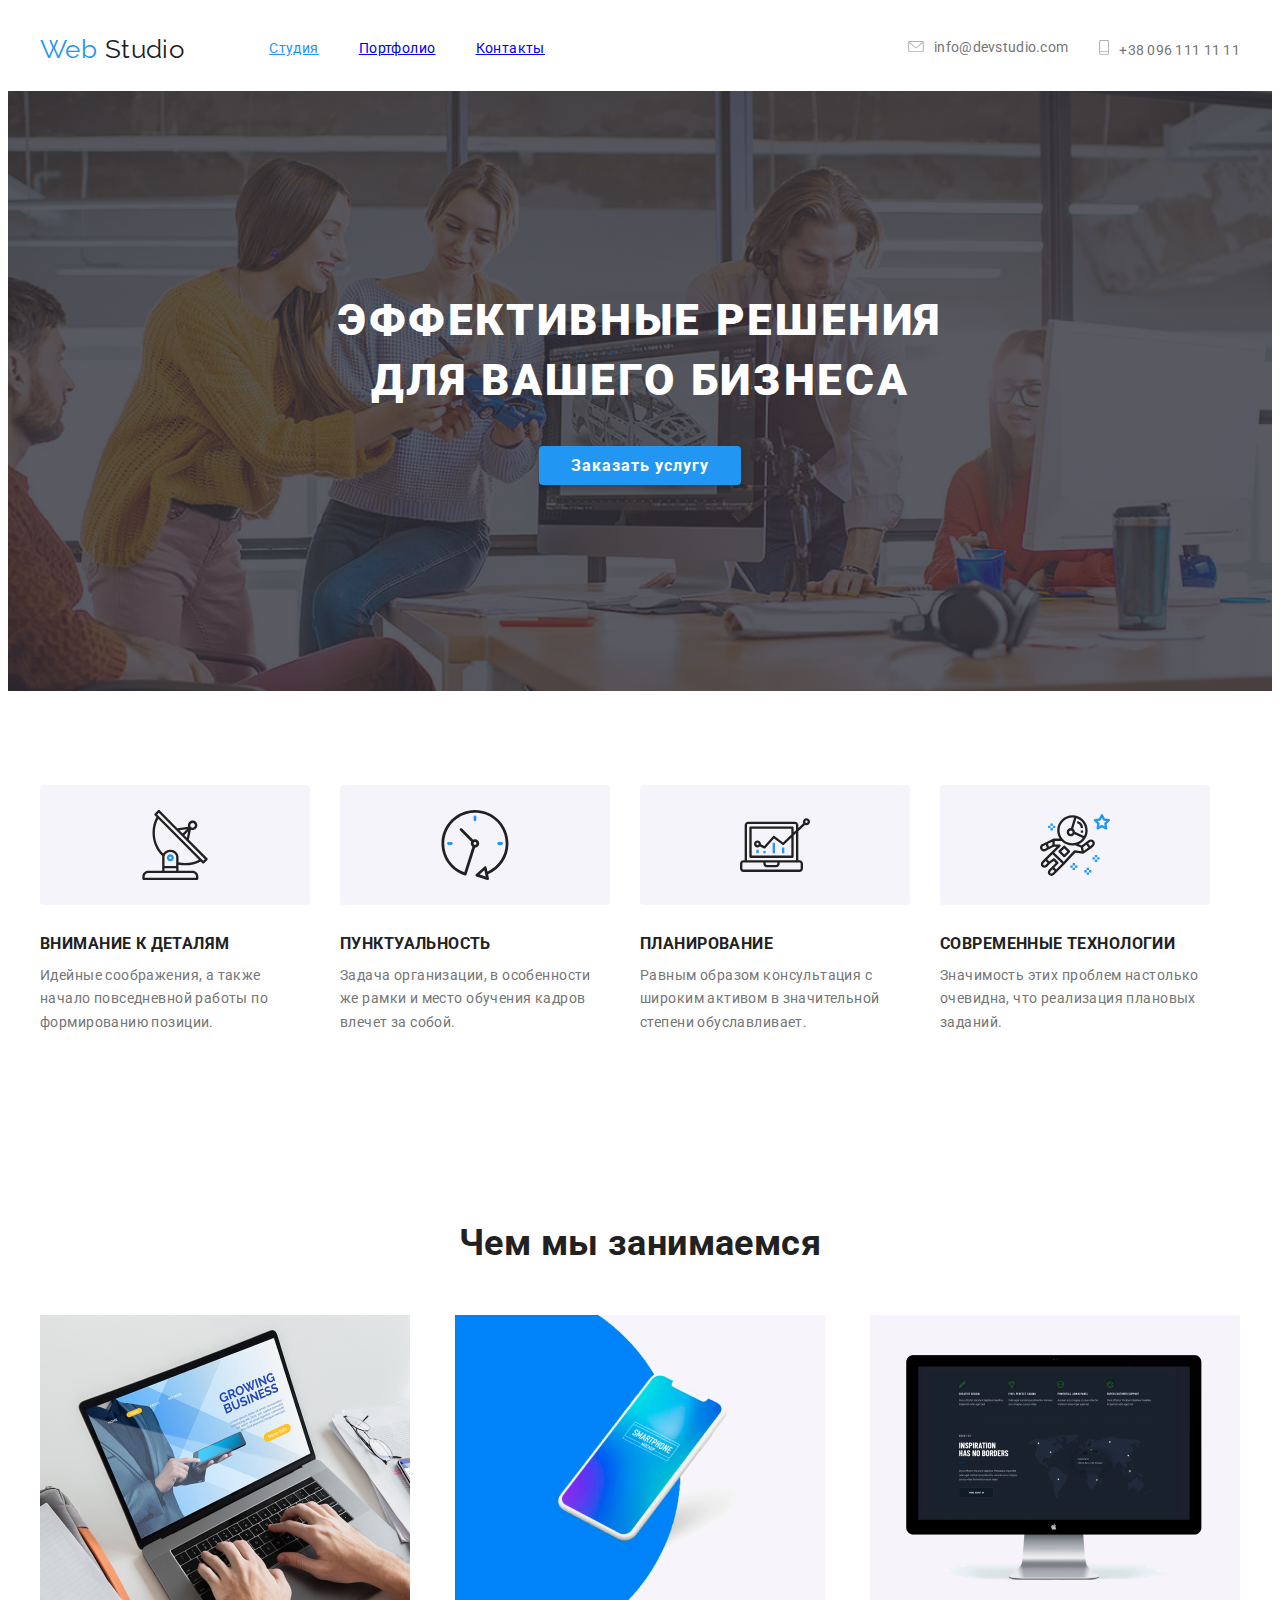
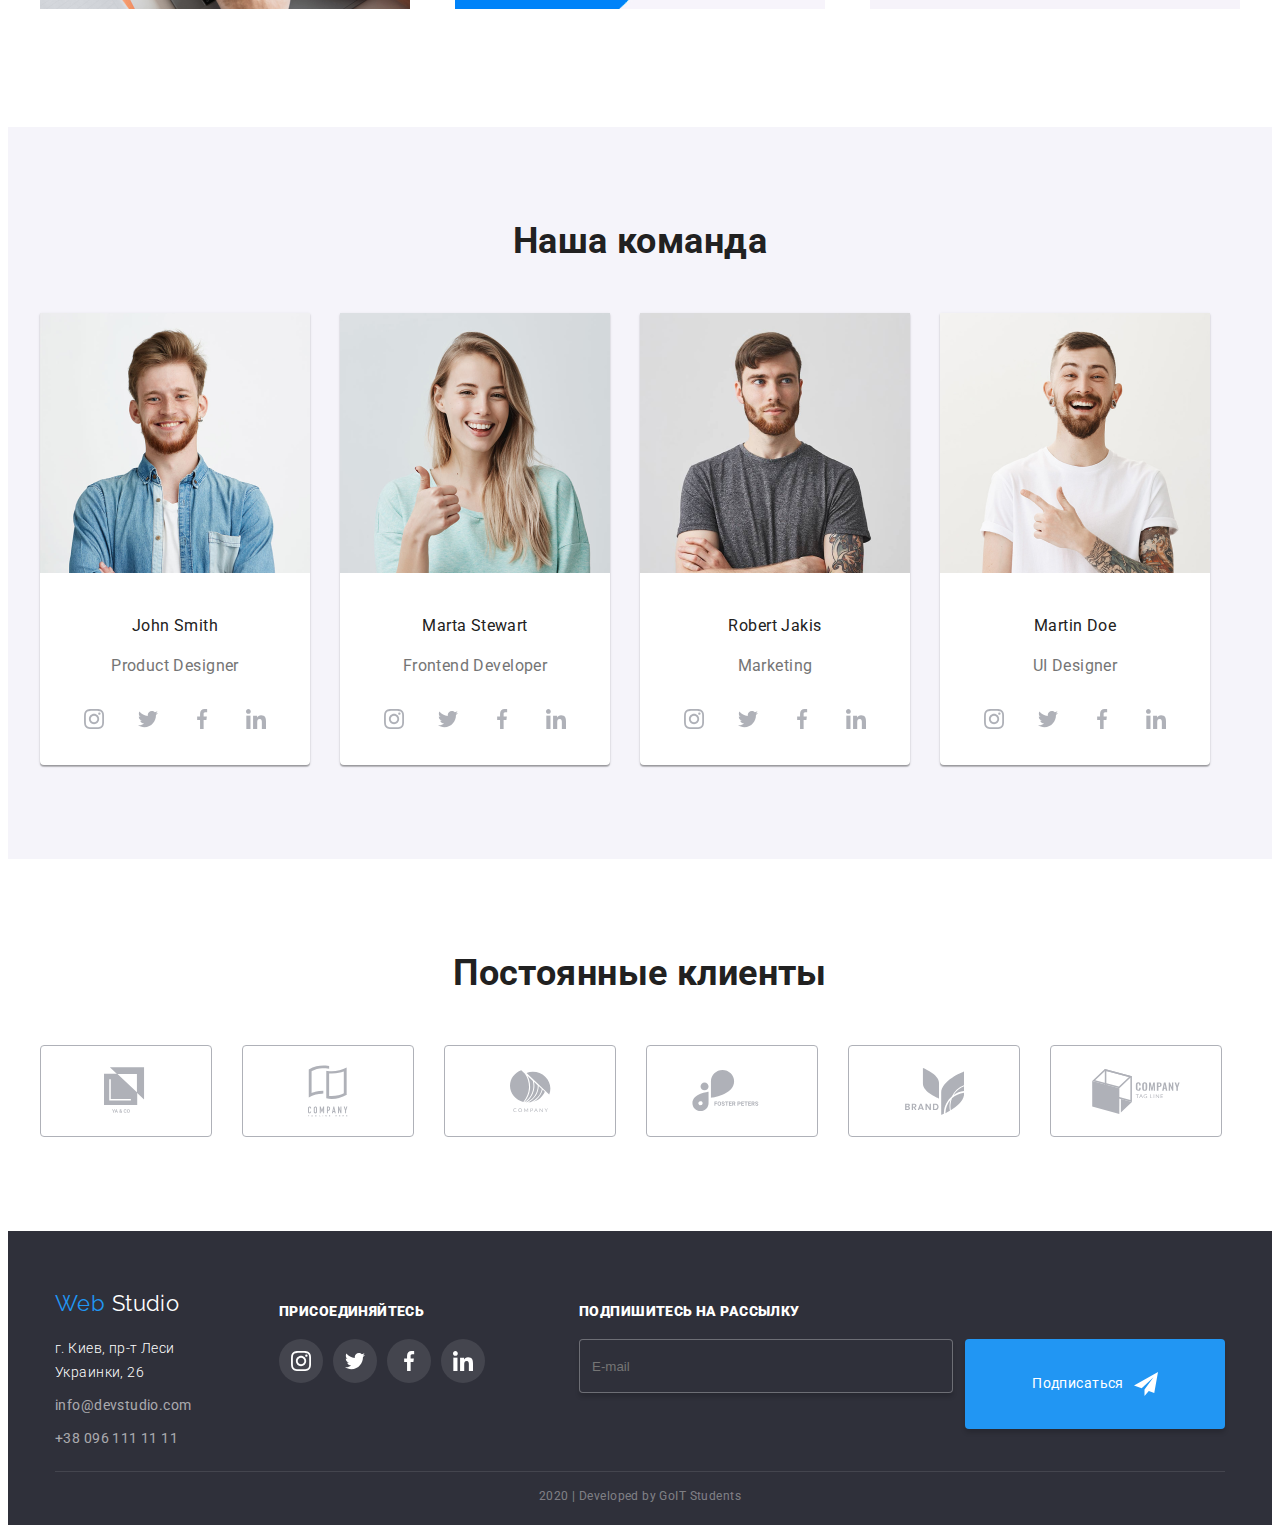
==== commit e156ad8f: "finished" ====
--- a/index.html
+++ b/index.html
@@ -14,7 +14,7 @@
   </head>
 
   <body>
-    <!--шапка сайта-->
+    <!--header-->
     <header class="page-header">
       <nav class="box main-nav">
         <a href="./index.html" class="logo"
@@ -58,7 +58,7 @@
           <a href="/" class="button-hero">Заказать услугу</a>
         </div>
       </section>
-      <!--блок особенности компании-->
+      <!--feature list-->
       <section class="box section">
         <h2 class="section-title hidden">особенности компании</h2>
         <ul class="feature-list list">
@@ -112,13 +112,13 @@
           </li>
         </ul>
       </section>
-      <!--блок чем занимаетса компания-->
+      <!--what we do-->
       <section class="box section">
         <h2 class="section-title">Чем мы занимаемся</h2>
         <ul class="produce-list list">
           <li class="item">
             <img
-              src="./images/what-we-do/box1.jpg"
+              src="./images/comp1.png"
               alt="Десктопные приложения"
               width="370"
             />
@@ -126,7 +126,7 @@
           </li>
           <li class="item">
             <img
-              src="./images/what-we-do/box2.jpg"
+              src="./images/phone.png"
               alt="Мобильные приложения"
               width="370"
             />
@@ -134,7 +134,7 @@
           </li>
           <li class="item">
             <img
-              src="./images/what-we-do/box3.jpg"
+              src="./images/comp2.png"
               alt="Дизайнерские решения"
               width="370"
             />
@@ -142,26 +142,22 @@
           </li>
         </ul>
       </section>
-      <!--блок Наша команда-->
+      <!--team-->
       <div class="background-team">
         <section class="box section">
           <h2 class="section-title">Наша команда</h2>
           <ul class="team-list list">
-            <!--первый член команды-->
+            <!--1sr-->
             <li class="item card">
-              <img
-                src="./images/our-team/komanda1.jpg"
-                alt="John Smith"
-                width="270"
-              />
+              <img src="./images/john.png" alt="John Smith" width="270" />
               <h3 class="team-title">John Smith</h3>
               <p class="team-description">Product Designer</p>
-              <!--блок команды social cage-->
+              <!--team social cage-->
               <div class="box-sociallinks">
                 <ul class="list sociallinks">
                   <li class="item">
                     <a
-                      href="https://www.instagram.com"
+                      href="https://www.instagram.com/"
                       class="team-social link"
                     >
                       <svg class="social-cage">
@@ -171,7 +167,7 @@
                   </li>
                   <li class="item">
                     <a
-                      href="https://www.instagram.com/atom_travel/"
+                      href="https://www.facebook.com/"
                       class="team-social link"
                     >
                       <svg class="social-cage">
@@ -181,7 +177,7 @@
                   </li>
                   <li class="item">
                     <a
-                      href="https://www.instagram.com/atom_travel/"
+                      href="https://twitter.com/explore"
                       class="team-social link"
                     >
                       <svg class="social-cage">
@@ -191,7 +187,7 @@
                   </li>
                   <li class="item">
                     <a
-                      href="https://www.instagram.com/atom_travel/"
+                      href="https://www.linkedin.com/"
                       class="team-social link"
                     >
                       <svg class="social-cage">
@@ -202,21 +198,17 @@
                 </ul>
               </div>
             </li>
-            <!--второй член команды-->
+            <!--2nd-->
             <li class="item card">
-              <img
-                src="./images/our-team/komanda2.jpg"
-                alt="Marta Stewart"
-                width="270"
-              />
+              <img src="./images/marta.png" alt="Marta Stewart" width="270" />
               <h3 class="team-title">Marta Stewart</h3>
               <p class="team-description">Frontend Developer</p>
-              <!--блок команды social cage-->
+            <!--team social cage-->
               <div class="box-sociallinks">
                 <ul class="list sociallinks">
                   <li class="item">
                     <a
-                      href="https://www.instagram.com/atom_travel/"
+                      href="https://www.instagram.com/"
                       class="team-social link"
                     >
                       <svg class="social-cage">
@@ -226,7 +218,7 @@
                   </li>
                   <li class="item">
                     <a
-                      href="https://www.instagram.com/atom_travel/"
+                      href="https://twitter.com/explore"
                       class="team-social link"
                     >
                       <svg class="social-cage">
@@ -236,7 +228,7 @@
                   </li>
                   <li class="item">
                     <a
-                      href="https://www.instagram.com/atom_travel/"
+                      href="https://www.facebook.com/"
                       class="team-social link"
                     >
                       <svg class="social-cage">
@@ -246,7 +238,7 @@
                   </li>
                   <li class="item">
                     <a
-                      href="https://www.instagram.com/atom_travel/"
+                      href="https://www.linkedin.com/"
                       class="team-social link"
                     >
                       <svg class="social-cage">
@@ -257,21 +249,17 @@
                 </ul>
               </div>
             </li>
-            <!--третий член команды-->
+            <!--3d-->
             <li class="item card">
-              <img
-                src="./images/our-team/komanda3.jpg"
-                alt="Robert Jakis"
-                width="270"
-              />
+              <img src="./images/rob.png" alt="Robert Jakis" width="270" />
               <h3 class="team-title">Robert Jakis</h3>
               <p class="team-description">Marketing</p>
-              <!--блок команды social cage-->
+            <!--team social cage-->
               <div class="box-sociallinks">
                 <ul class="list sociallinks">
                   <li class="item">
                     <a
-                      href="https://www.instagram.com/atom_travel/"
+                      href="https://www.instagram.com/"
                       class="team-social link"
                     >
                       <svg class="social-cage">
@@ -281,7 +269,7 @@
                   </li>
                   <li class="item">
                     <a
-                      href="https://www.instagram.com/atom_travel/"
+                      href="https://twitter.com/explore"
                       class="team-social link"
                     >
                       <svg class="social-cage">
@@ -291,7 +279,7 @@
                   </li>
                   <li class="item">
                     <a
-                      href="https://www.instagram.com/atom_travel/"
+                      href="https://www.facebook.com/"
                       class="team-social link"
                     >
                       <svg class="social-cage">
@@ -301,7 +289,7 @@
                   </li>
                   <li class="item">
                     <a
-                      href="https://www.instagram.com/atom_travel/"
+                      href="https://www.linkedin.com/"
                       class="team-social link"
                     >
                       <svg class="social-cage">
@@ -312,21 +300,17 @@
                 </ul>
               </div>
             </li>
-            <!--четвертый член команды-->
+            <!--4th-->
             <li class="item card">
-              <img
-                src="./images/our-team/komanda4.jpg"
-                alt="MMartin Doe"
-                width="270"
-              />
+              <img src="./images/martin.png" alt="MMartin Doe" width="270" />
               <h3 class="team-title">Martin Doe</h3>
               <p class="team-description">UI Designer</p>
-              <!--блок команды social cage-->
+            <!--team social cage-->
               <div class="box-sociallinks">
                 <ul class="list sociallinks">
                   <li class="item">
                     <a
-                      href="https://www.instagram.com/atom_travel/"
+                      href="https://www.instagram.com/"
                       class="team-social link"
                     >
                       <svg class="social-cage">
@@ -336,7 +320,7 @@
                   </li>
                   <li class="item">
                     <a
-                      href="https://www.instagram.com/atom_travel/"
+                      href="https://twitter.com/explore"
                       class="team-social link"
                     >
                       <svg class="social-cage">
@@ -346,7 +330,7 @@
                   </li>
                   <li class="item">
                     <a
-                      href="https://www.instagram.com/atom_travel/"
+                      href="https://www.facebook.com/"
                       class="team-social link"
                     >
                       <svg class="social-cage">
@@ -356,7 +340,7 @@
                   </li>
                   <li class="item">
                     <a
-                      href="https://www.instagram.com/atom_travel/"
+                      href="https://www.linkedin.com/"
                       class="team-social link"
                     >
                       <svg class="social-cage">
@@ -371,7 +355,7 @@
         </section>
       </div>
 
-      <!--блок постоянные клиенты-->
+      <!--clients-->
       <section class="box section">
         <h2 class="section-title">Постоянные клиенты</h2>
         <ul class="client-list list">
@@ -420,7 +404,7 @@
         </ul>
       </section>
     </main>
-    <!-- Футер -->
+    <!--footer-->
     <footer class="footer">
       <div class="footer-box">
         <div class="block1">
@@ -448,40 +432,28 @@
           <b>присоединяйтесь</b>
           <ul class="social-list list">
             <li class="item">
-              <a
-                href="https://www.instagram.com/atom_travel/"
-                class="social-footer link"
-              >
+              <a href="https://www.instagram.com/" class="social-footer link">
                 <svg class="social-cage">
                   <use href="./images/sprite.svg#instagram"></use>
                 </svg>
               </a>
             </li>
             <li class="item">
-              <a
-                href="https://www.instagram.com/atom_travel/"
-                class="social-footer link"
-              >
+              <a href="https://twitter.com/explore" class="social-footer link">
                 <svg class="social-cage">
                   <use href="./images/sprite.svg#twitter"></use>
                 </svg>
               </a>
             </li>
             <li class="item">
-              <a
-                href="https://www.instagram.com/atom_travel/"
-                class="social-footer link"
-              >
+              <a href="https://www.facebook.com/" class="social-footer link">
                 <svg class="social-cage">
                   <use href="./images/sprite.svg#facebook"></use>
                 </svg>
               </a>
             </li>
             <li class="item">
-              <a
-                href="https://www.instagram.com/atom_travel/"
-                class="social-footer link"
-              >
+              <a href="https://www.linkedin.com/" class="social-footer link">
                 <svg class="social-cage">
                   <use href="./images/sprite.svg#linkedin"></use>
                 </svg>
@@ -496,7 +468,7 @@
             <a href="/" class="subscribe-link link"
               >Подписаться
               <svg class="cage" width="24" height="24">
-                <use href="./images/sprite.svg#cage-send"></use>
+                <use href="./images/sprite.svg#icon-send"></use>
               </svg>
             </a>
           </div>
--- a/css/styles.css
+++ b/css/styles.css
@@ -1,10 +1,15 @@
-/* цвет основного текста #757575; */
-/* вторичный цвет текста  #212121; */
-
-/* акцент #2196f3; */
-/* цвет фона #FFFFFF;  */
-/* вторичный цвет фона #F5F5F5; */
-
+/* 1st background color #FFFFFF;  */
+/* 2nd backgroundolor #F5F5F5; */
+/* 1st text color #757575; */
+/* 2nd text colot  #212121; */
+/* accent #2196f3; */
+/* .portfolio {
+    background-color: #ffffff;
+} */
+/* 
+  .portfolio-container .item-2col 
+  width: calc(100% / 3) * 2; 
+  */
 :root {
   --text-title-color: #212121;
   --primary-text-color: #757575;
@@ -108,7 +113,7 @@
   color: var(--accent-color);
 }
 
-/*шапка сайта*/
+/*header*/
 
 .site-nav {
   display: flex;
@@ -175,7 +180,7 @@
       rgba(47, 48, 58, 0.8),
       rgba(47, 48, 58, 0.8)
     ),
-    url("../images/hero/hero.jpg");
+    url("../images/hero.png");
   background-repeat: no-repeat;
   background-position: center;
   background-size: cover;
@@ -230,7 +235,7 @@
   margin-bottom: 50px;
 }
 
-/* Features и Examples */
+/* smth*/
 
 .feature-list {
   display: flex;
@@ -371,7 +376,7 @@
   height: 20px;
 }
 
-/* постоянные клиенты */
+/* clients */
 .client-list {
   display: flex;
 }
@@ -671,7 +676,7 @@
   margin-bottom: 50px;
 }
 
-/* блок портфолио карточки */
+/* portfolio box */
 
 .portfolio-list {
   display: flex;
